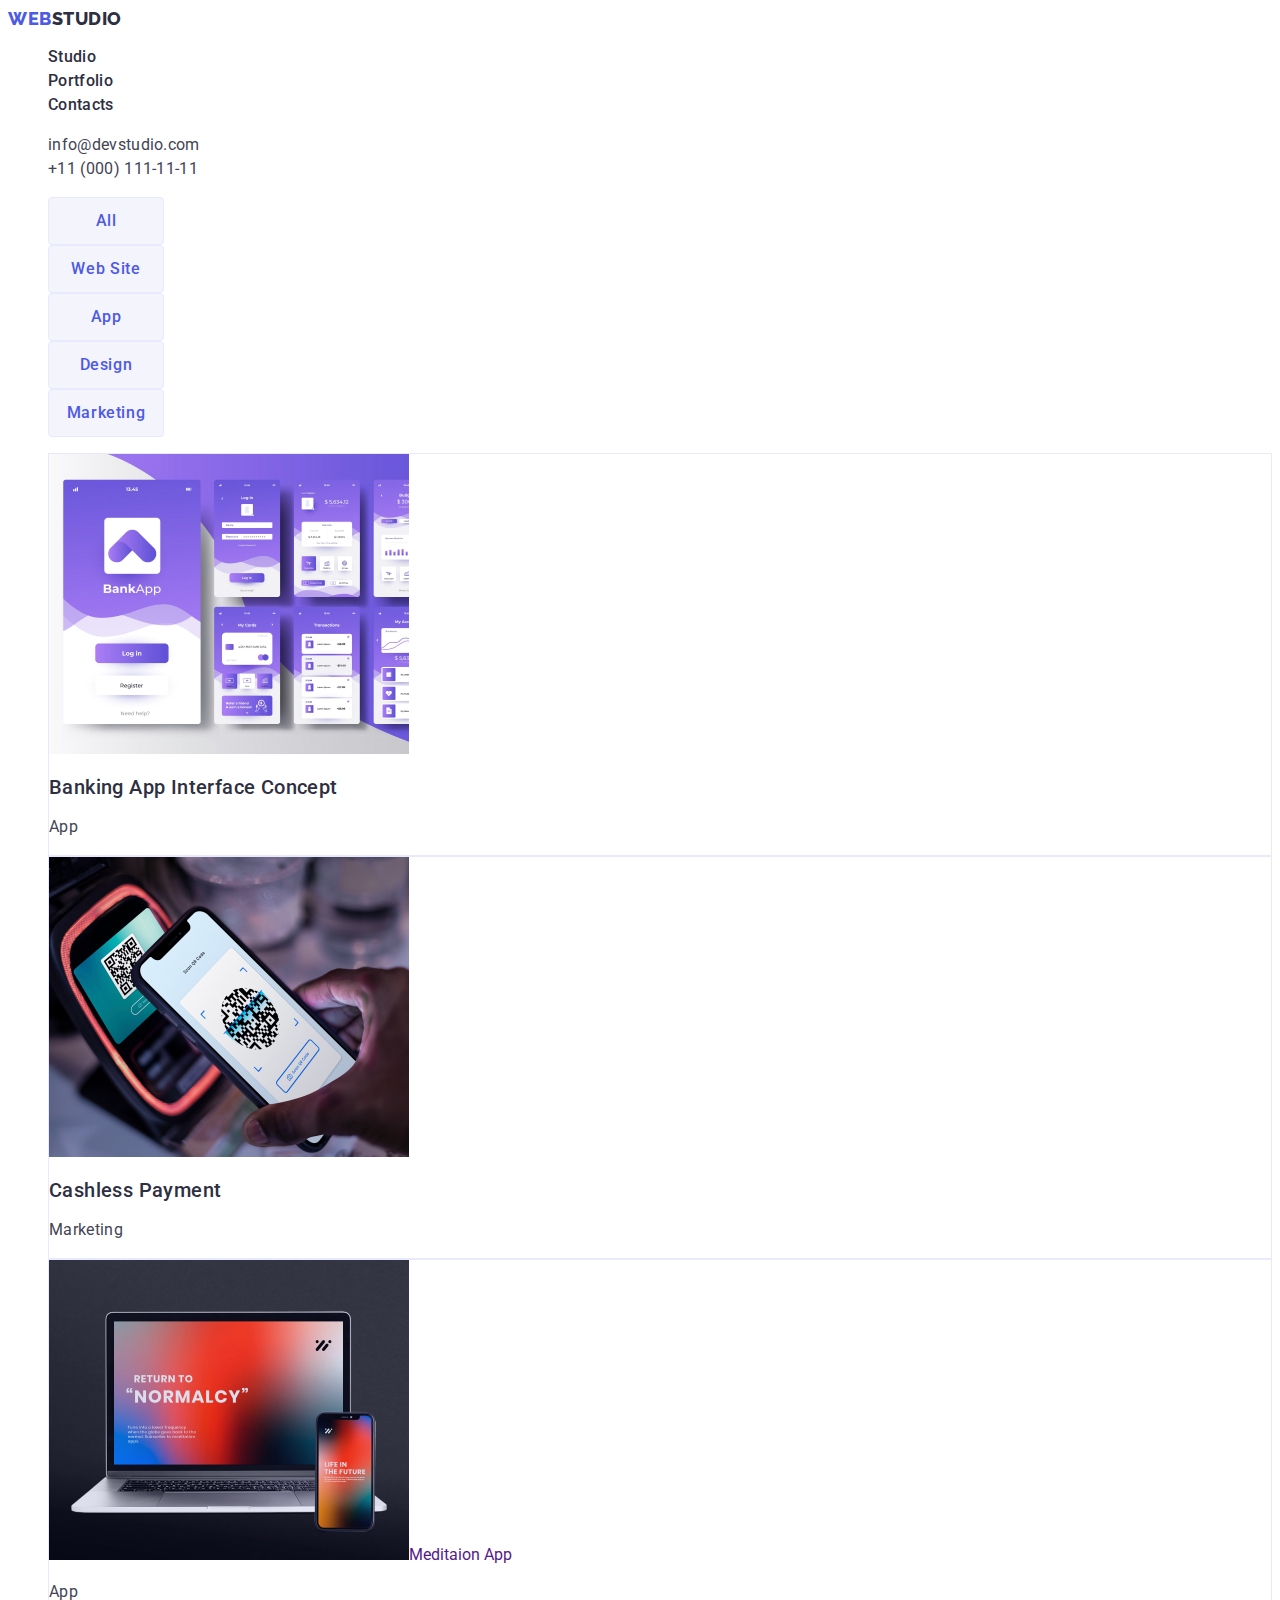
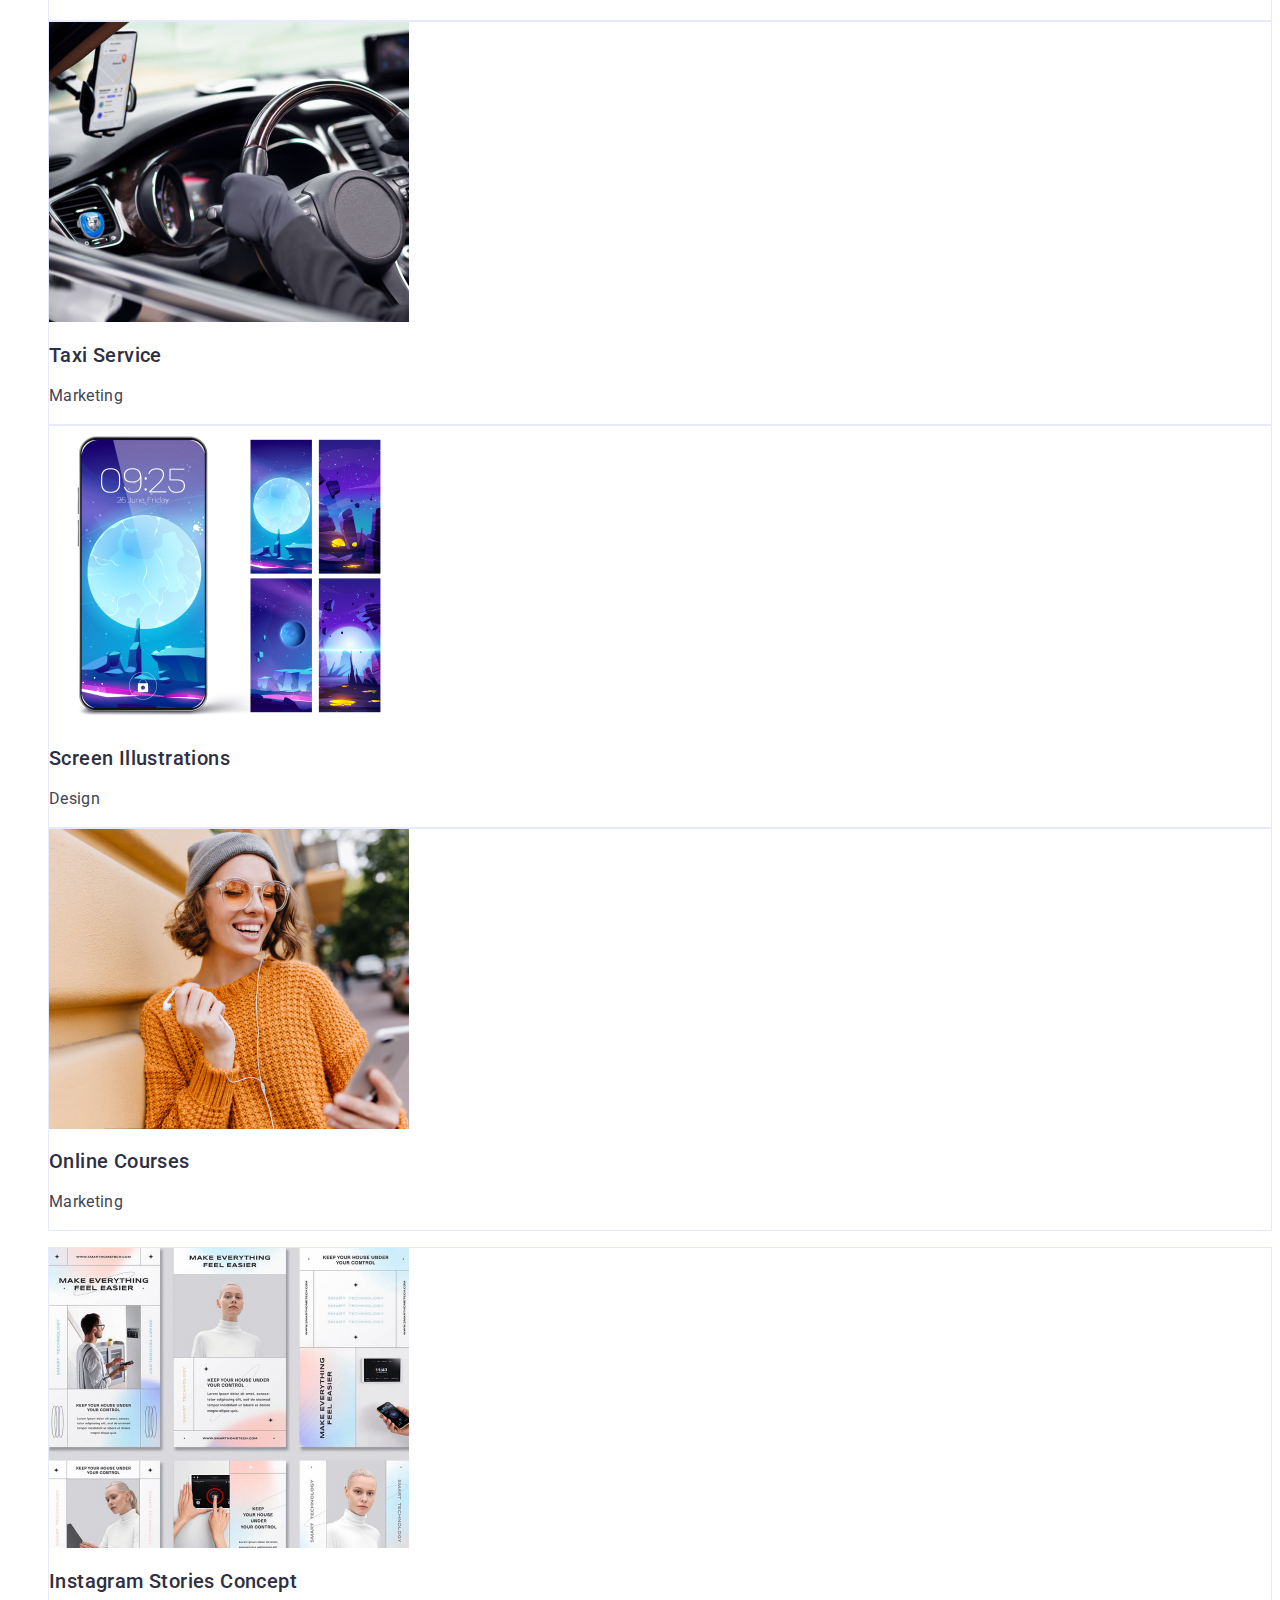
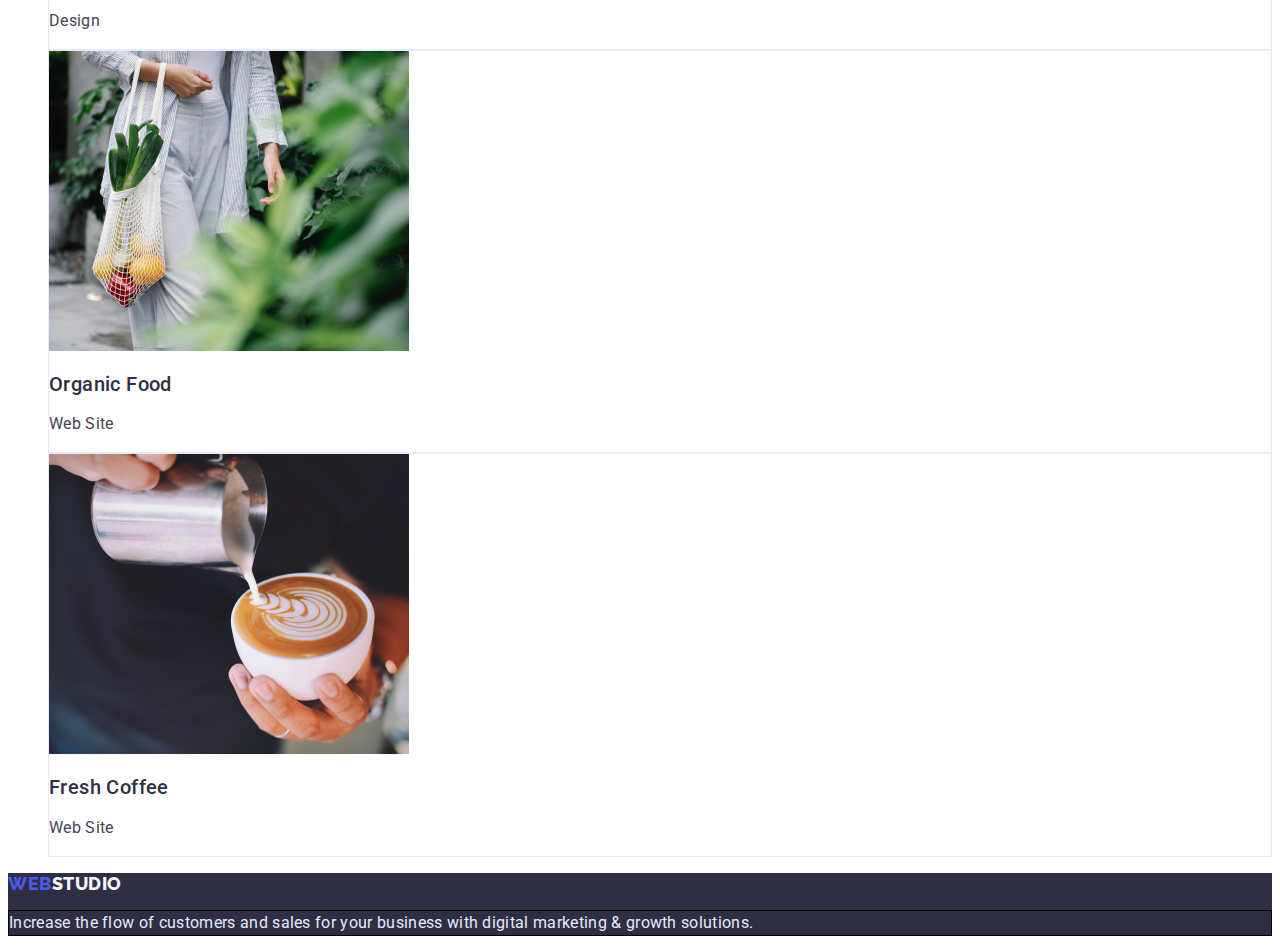
==== portfolio.html @ b05be45d "port" ====
<!DOCTYPE html>
<html lang="en">
  <head>
    <meta charset="UTF-8" />
    <meta http-equiv="X-UA-Compatible" content="IE=edge" />
    <meta name="viewport" content="width=device-width, initial-scale=1.0" />
    <title>Document</title>
    <link rel="preconnect" href="https://fonts.googleapis.com" />
    <link rel="preconnect" href="https://fonts.gstatic.com" crossorigin />
    <link
      href="https://fonts.googleapis.com/css2?family=Architects+Daughter&family=Montserrat:wght@500;700&family=Raleway:wght@800&family=Roboto:wght@400;500;700;900&display=swap"
      rel="stylesheet"
    />
    <link rel="stylesheet" href="./css/styles.css" />
  </head>
  <body>
  <header>
    <nav class="header-nav">
      <a class="link accent" href="./index.html">Web<span class="link logo">Studio</span></a>
      <ul class="header-list list">
        <li class="header-list link">
          <a class="header-link link" href="./index.html">Studio</a>
        </li>
        <li class="header-list link">
          <a class="header-link link" href="./portfolio.html">Portfolio</a>
        </li>
        <li class="header-list link">
          <a class="header-link link" href="">Contacts</a>
        </li>
      </ul>
    </nav>
    <address class="address">
      <ul class="address-list list">
        <li class="address-item"><a class="address-link link" href="mailto:info@devstudio.com">info@devstudio.com</a></li>
        <li class="address-item"><a class="address-link link" href="tel:+110001111111">+11 (000) 111-11-11</a></li>
      </ul>
    </address>
  </header>

  <!--Main content  -->
      <ul class="link list">
        <li><button type="button" class="button">All</button></li>
        <li><button type="button" class="button">Web Site</button></li>
        <li><button type="button" class="button">App</button></li>
        <li><button type="button" class="button">Design</button></li>
        <li><button type="button" class="button">Marketing</button></li>
      </ul>
        
        <section>
        <h1 hidden>new</h1>
        
        <ul class="offers list">
          <li class="offers-item link"><a class="link" href="./portfolio.html">
            <img src="./images/banking app.jpg" alt="banking app" width="360" />
            <h2 class="offers-title">Banking App Interface Concept</h2>
            <p class="offers-link">App</p>
            </a>
          </li>
          <li class="offers-item link"><a class="link" href=""> 
            <img
              src="./images/cashless.jpg"
              alt="Cashless Payment"
              width="360"
            /></a>
            <h2 class="offers-title">Cashless Payment</h2>
            <p class="offers-link">Marketing</p>
            </a>
          </li>
          <li class="offers-item link"><a class="link" href="">
            <img
              src="./images/meditation app.jpg"
              alt="Meditaion App"
              width="360"
    
            <h2 class="offers-title">Meditaion App</h2>
            <p class="offers-link">App</p>
            </a>
          </li>
          <li class="offers-item link"><a class="link" href="">
            <img src="./images/taxi.jpg" alt="Taxi Service" width="360" />
            <h2 class="offers-title">Taxi Service</h2>
            <p class="offers-link">Marketing</p>
            </a>
          </li>
          <li class="offers-item link"><a class="link" href="">
            <img
              src="./images/screen.jpg"
              alt="Screen Illustrations"
              width="360"
            />
            <h2 class="offers-title">Screen Illustrations</h2>
            <p class="offers-link">Design</p>
            </a>
          </li>
          <li class="offers-item link"><a class="link" href="">
            <img src="./images/online.jpg" alt="Online Courses" width="360" /></a>
            <h2 class="offers-title">Online Courses</h2>
            <p class="offers-link">Marketing</p>
            </a>
          </li>
        </ul>

        <ul class="products">
          <li class="products-item link"><a class="link" href="">
            <img
              src="./images/instagram.jpg"
              alt="Instagram Stories Concept"
              width="360"
            /></a>
            <h2 class="products-title">Instagram Stories Concept</h2>
            <p class="products-link">Design</p>
            </a>
          </li>
          <li class="products-item link"><a class="link" href="">
            <img src="./images/organic.jpg" alt="Organic Food" width="360" /></a>
            <h2 class="offers-title">Organic Food</h2>
            <p class="products-link">Web Site</p>
            </a>
          </li>
          <li class="products-item link"><a class="link" href="">
            <img src="./images/fresh.jpg" alt="Fresh Coffee" width="360" /></a>
            <h2 class="products-title">Fresh Coffee</h2>
            <p class="products-link">Web Site</p>
            </a>
          </li>
        </ul>
        </section>

    <footer class="footer">
      <a href="./portfolio.html" class="footer-logo link">Web<span class="web-logo link">Studio</span></a>
      <p class="footer-text">
        Increase the flow of customers and sales for your business with digital
        marketing & growth solutions.
      </p>
    </footer>
  </body>
</html>
---- css/styles.css ----
:root{
    --primary-text-color:#2E2F42;
    --title-text-color:#434455;
    --accent-color:#4d5ae5;
    --accent-color-hero:#FFFFFF;
    --footer-text-color:#E7E9FC;
    --footer-logo-text:#F4F4FD;


}
body{
    font-family: 'Roboto' , sans-serif;
    background:#FFFFFF;
    font-style: normal;
    font-weight: 400;
    color: var(--title-text-color);
}


.header-nav{
}

.accent{
    font-family: "Raleway" , sans-serif;
    color: var(--accent-color);
    font-weight: 800;
    font-size: 18px;
    line-height: 1.17;
    letter-spacing: 0.03em;
    text-transform: uppercase;


}

.list{
    list-style: none;
}

.logo{
    font-family: "Raleway", sans-serif;
    font-weight: 800;
    font-size: 18px;
    line-height: 1.17;
    letter-spacing: 0.03em;
    text-transform: uppercase;
    color: var(--primary-text-color);
}

.header-list{

}

.header-item{

}
/* header A */
.header-link{
    color: var(--primary-text-color);
    font-size: 16px;
    line-height: 1.5;
    letter-spacing: 0.02em;
    text-decoration: none;
    font-weight: 500;
}
.header-link:hover,
.header-link:active,
.header-link:focus{
    color: #404BBF;
}


.address{
    font-style: normal

}

.address-item{

}

/* address A */
.address-link{
   color:var(--title-text-color);
    font-size: 16px;
    line-height: 1.5;
    letter-spacing: 0.02em;
    letter-spacing: 0.02em;
    text-decoration: none;
}

.address-link:hover,
.address-link:active, 
.address-link:focus{
    color: #404BBF;
}


/* HERO */
.hero {
    background: #2E2F42;   
}

.hero-title {
    color: var(--accent-color-hero);
    font-weight: 700;
    font-size: 56px;
    line-height: 1.07;
    text-align: center;
    letter-spacing: 0.02em;
}

.hero-button {
    color: var(--accent-color-hero);
    background-color: var(--accent-color);
    box-shadow: 0px 4px 4px rgba(0, 0, 0, 0.15);
    border-radius: 4px;
    cursor: pointer;
    font-family: "Roboto", sans-serif;
    font-weight: 500;
    font-size: 16px;
    line-height: 1.5;
    letter-spacing: 0.04em;
}
.hero-button:active,
.hero-button:hover,
.hero-button:focus
{
    color: var(--accent-color-hero);
    background: #404BBF;
    box-shadow: 0px 4px 4px rgba(0, 0, 0, 0.15);
    border-radius: 4px;
    cursor: pointer;
    font-family: "Roboto", sans-serif;
    font-weight: 500;
    font-size: 16px;
    line-height: 1.5;
    letter-spacing: 0.04em
}
    
/* Section */

.none{
    font-size: 0;
}
.title-section{
    color: var(--primary-text-color);
    font-weight: 500;
    font-size: 20px;
    line-height: 1.2;
    letter-spacing: 0.02em;
}

.section-list{
    font-size: 16px;
    line-height: 1.5;
    letter-spacing: 0.02em;
    color: var(--title-text-color);
}

/* work */

.work-title{
    color: var(--primary-text-color);
    font-weight: 700;
    font-size: 36px;
    line-height: 1.11;
    text-align: center;
    letter-spacing: 0.02em;
    text-transform: capitalize;
}


.about-list {
    list-style: none;
}

.about-item {
    box-sizing: border-box;
    width: 360px;
    height: 300px;
    background: linear-gradient(0deg, rgba(77, 90, 229, 0.1), rgba(77, 90, 229, 0.1)), url(2368);
    background-blend-mode: soft-light, normal;
    border: 1px solid #E7E9FC;
}

/* our team */

.team-section{
    background: #F4F4FD;
}

.team-title {
    font-weight: 700;
    font-size: 36px;
    line-height: 1.11;
    text-align: center;
    letter-spacing: 0.02em;
    text-transform: capitalize;
    color: var(--primary-text-color);
}

.team-list {
}

.team-item {
    list-style: none;    
}

.name-title {
    font-weight: 500;
    font-size: 20px;
    line-height: 1.2;
    text-align: center;
    letter-spacing: 0.02em;
    color: var(--primary-text-color);
    background: #FFFFFF;
}

.team-text {
font-size: 16px;
line-height: 1.5;
text-align: center;
letter-spacing: 0.02em;
color: var(--title-text-color);
background: #FFFFFF;
}

.foto-list{
    background: #FFFFFF;
    box-shadow: 0px 1px 6px rgba(46, 47, 66, 0.08), 0px 1px 1px rgba(46, 47, 66, 0.16), 0px 2px 1px rgba(46, 47, 66, 0.08);
    border-radius: 0px 0px 4px 4px;
}

/* Footer */

.footer{
background: #2E2F42;
}

.footer-logo {
    font-family: 'Raleway' , sans-serif;
    font-style: normal;
    font-weight: 800;
    font-size: 18px;
    line-height: 1.17;
    display: flex;
    align-items: center;
    letter-spacing: 0.03em;
    text-transform: uppercase;
    text-decoration: none;
    color: var(--accent-color);
}

.web-logo {
    color: var(--footer-logo-text);
    font-family: 'Raleway' , sans-serif;
    font-weight: 800;
    font-size: 18px;
    line-height: 1.17;
    text-transform: uppercase;
}
.footer-text{
color: var(--footer-text-color);
font-size: 16px;
line-height: 1.5;
letter-spacing: 0.02em;
border: 1px solid #000000;
}

/* Portfolio list */
.button{
    width: 116px;
    height: 48px;
    background: #F4F4FD;
    border: 1px solid #E7E9FC;
    border-radius: 4px;
    color: var(--accent-color);
    font-family: "Roboto", sans-serif;
    font-weight: 500;
    font-size: 16px;
    line-height: 1.5;
    letter-spacing: 0.04em;
    color: var(--accent-color);
    cursor: pointer;

}

.button:hover{
    color: var(--accent-color-hero);
    background: #404BBF;
    box-shadow: 0px 3px 1px rgba(0, 0, 0, 0.1), 0px 2px 1px rgba(0, 0, 0, 0.08), 0px 2px 2px rgba(0, 0, 0, 0.12);
    border-radius: 4px;
}
.button:focus{
    color: var(--accent-color-hero);
    background: #404BBF;
    box-shadow: 0px 3px 1px rgba(0, 0, 0, 0.1), 0px 2px 1px rgba(0, 0, 0, 0.08), 0px 2px 2px rgba(0, 0, 0, 0.12);
    border-radius: 4px;
}
.button:active{
    color: var(--accent-color-hero);
    background: #404BBF;
    box-shadow: 0px 3px 1px rgba(0, 0, 0, 0.1), 0px 2px 1px rgba(0, 0, 0, 0.08), 0px 2px 2px rgba(0, 0, 0, 0.12);
    border-radius: 4px;
}
/* Offers */

.offers {
list-style: none;
}
.offers-item {
    background: #FFFFFF;
    border: 1px solid #E7E9FC;
}

.offers-title {
    font-weight: 500;
    font-size: 20px;
    line-height: 1.2;
    letter-spacing: 0.02em;
    color: var(--primary-text-color);
}
.offers-link{
    font-size: 16px;
    line-height: 1.5;
    letter-spacing: 0.02em;
    color: var(--title-text-color);
}
/* products */
.products {
    list-style: none;
}
.products-item {
    background: #FFFFFF;
    border: 1px solid #E7E9FC;
}
.products-title {
    font-weight: 500;
    font-size: 20px;
    line-height: 1.2;
    letter-spacing: 0.02em;
    color: var(--primary-text-color);
}
.products-link {
    font-size: 16px;
    line-height: 1.5;
    letter-spacing: 0.02em;
    color: var(--title-text-color);
}

.link{
    text-decoration: none;
}
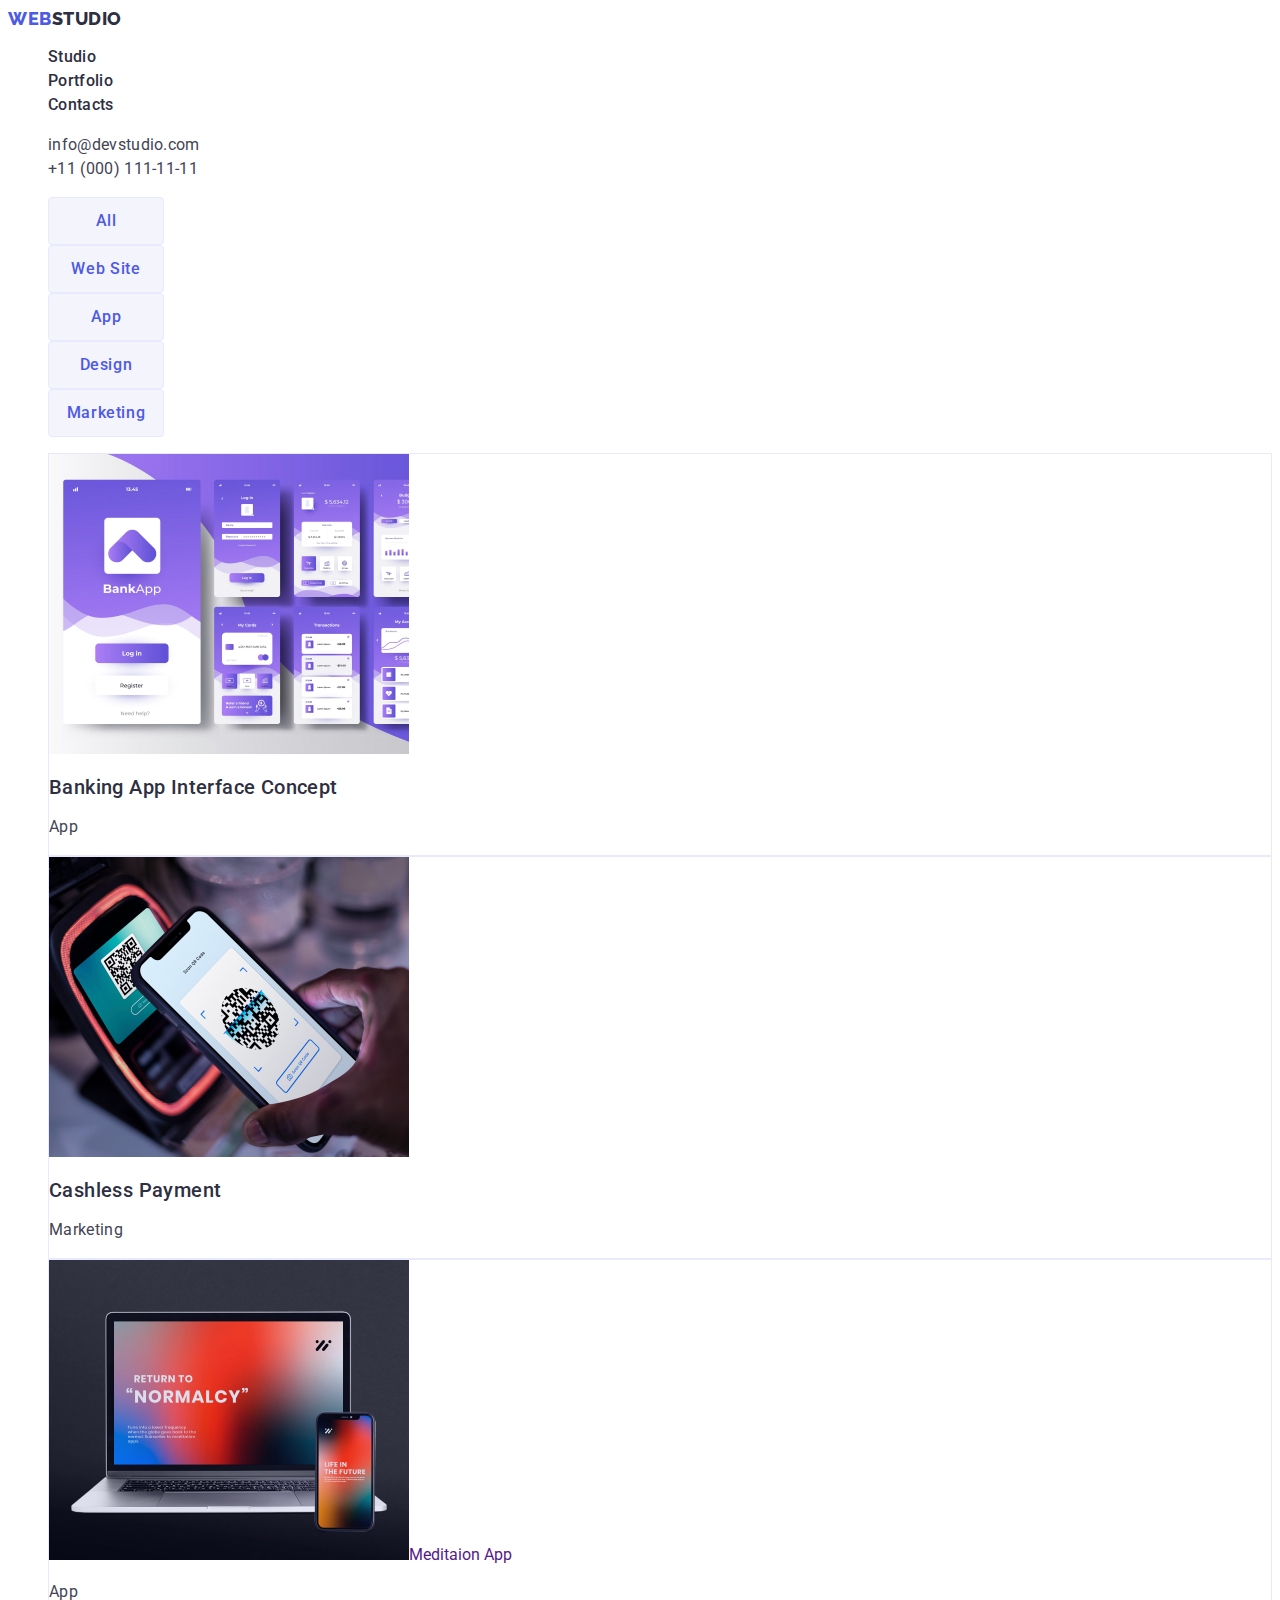
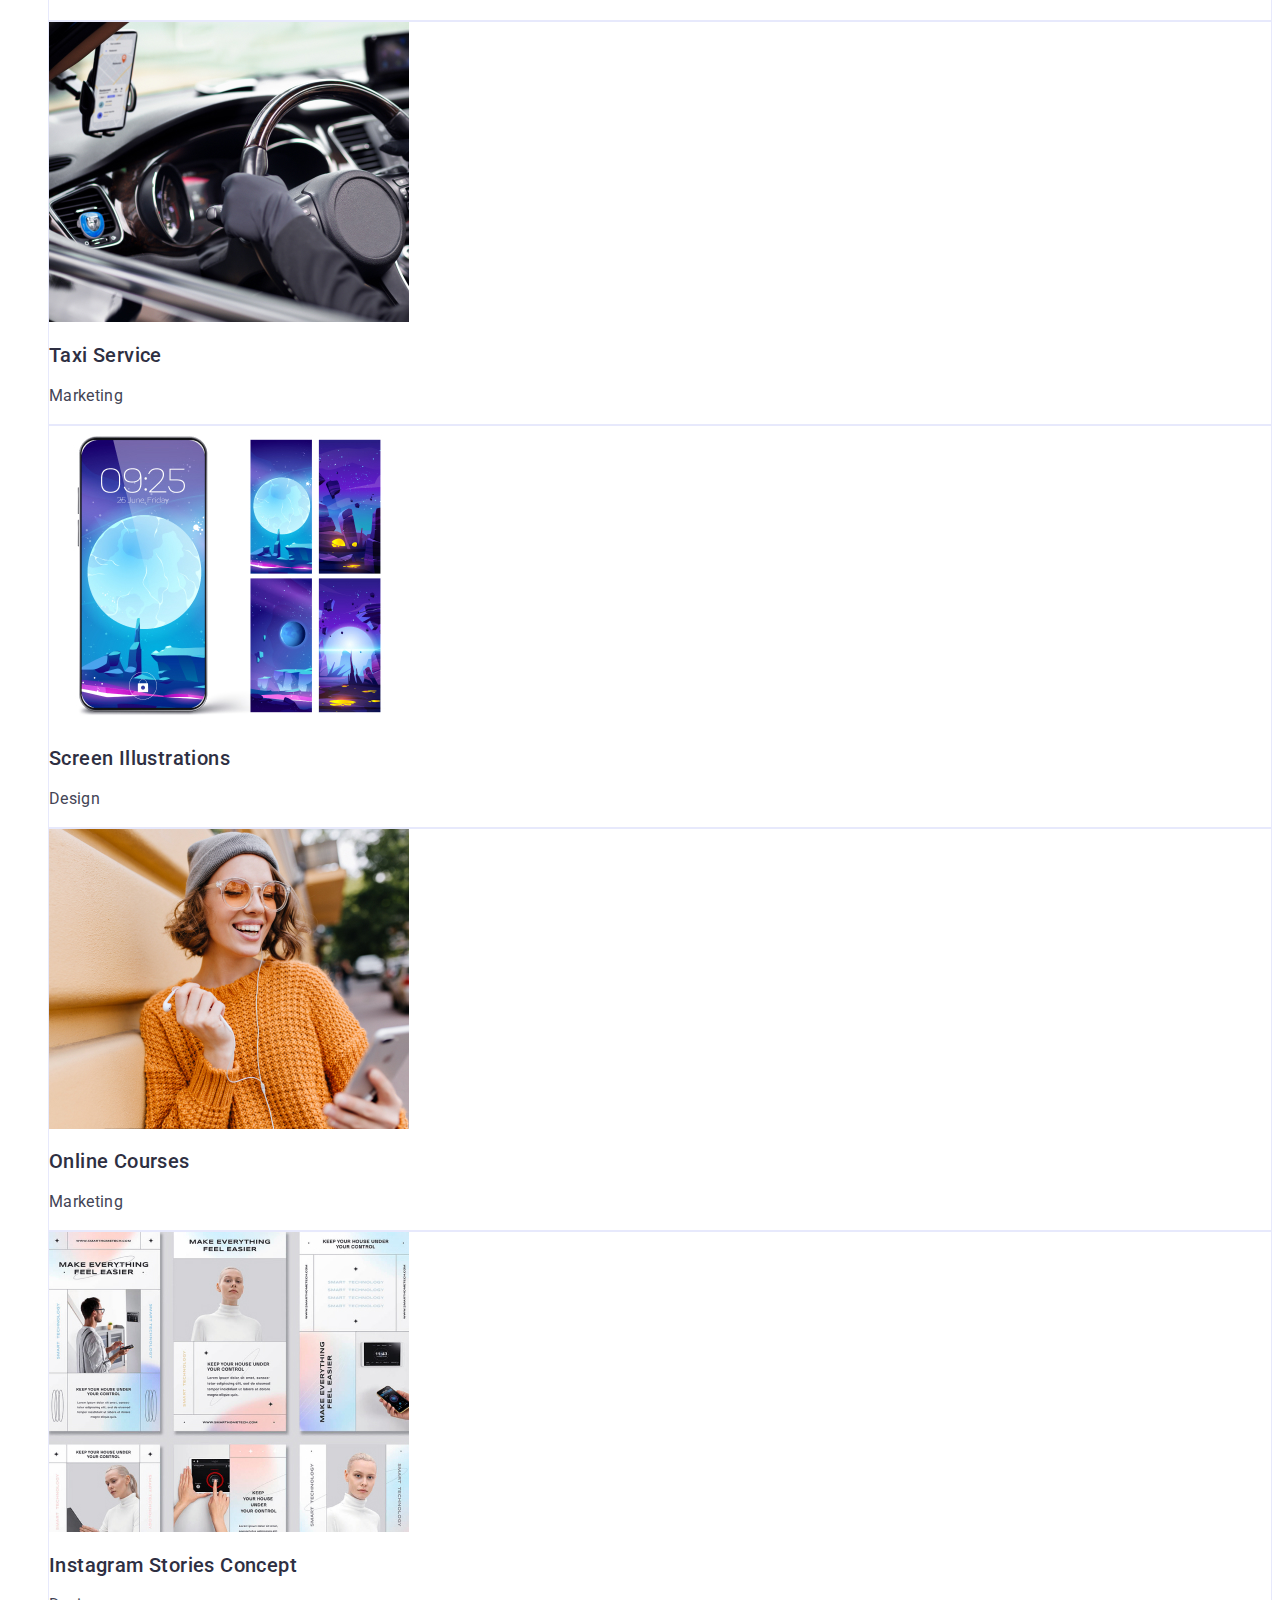
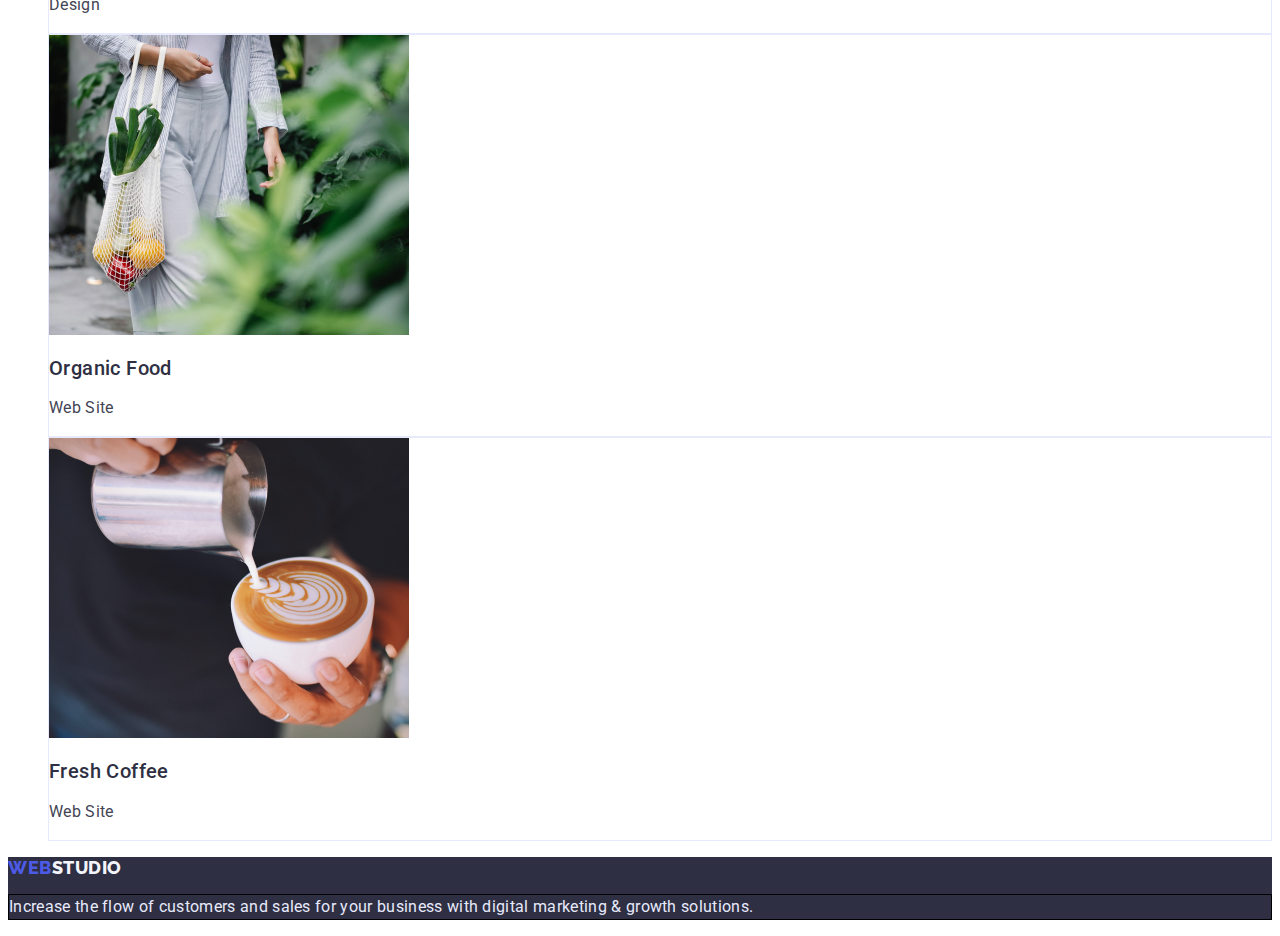
==== commit 15abedb6: "new" ====
--- a/portfolio.html
+++ b/portfolio.html
@@ -37,20 +37,20 @@
     </address>
   </header>
 
-  <!--Main content  -->
-      <ul class="link list">
-        <li><button type="button" class="button">All</button></li>
-        <li><button type="button" class="button">Web Site</button></li>
-        <li><button type="button" class="button">App</button></li>
-        <li><button type="button" class="button">Design</button></li>
-        <li><button type="button" class="button">Marketing</button></li>
-      </ul>
-        
+  <!--Main content  -->  
+  <main>
         <section>
-        <h1 hidden>new</h1>
+          <h1 hidden>new</h1>
+          <ul class="link list">
+            <li><button type="button" class="button">All</button></li>
+            <li><button type="button" class="button">Web Site</button></li>
+            <li><button type="button" class="button">App</button></li>
+            <li><button type="button" class="button">Design</button></li>
+            <li><button type="button" class="button">Marketing</button></li>
+          </ul>
         
         <ul class="offers list">
-          <li class="offers-item link"><a class="link" href="./portfolio.html">
+          <li class="offers-item link"><a class="link" href="">
             <img src="./images/banking app.jpg" alt="banking app" width="360" />
             <h2 class="offers-title">Banking App Interface Concept</h2>
             <p class="offers-link">App</p>
@@ -97,10 +97,7 @@
             <h2 class="offers-title">Online Courses</h2>
             <p class="offers-link">Marketing</p>
             </a>
-          </li>
-        </ul>
-
-        <ul class="products">
+          </li>   
           <li class="products-item link"><a class="link" href="">
             <img
               src="./images/instagram.jpg"
@@ -125,6 +122,7 @@
           </li>
         </ul>
         </section>
+        </main>
 
     <footer class="footer">
       <a href="./portfolio.html" class="footer-logo link">Web<span class="web-logo link">Studio</span></a>
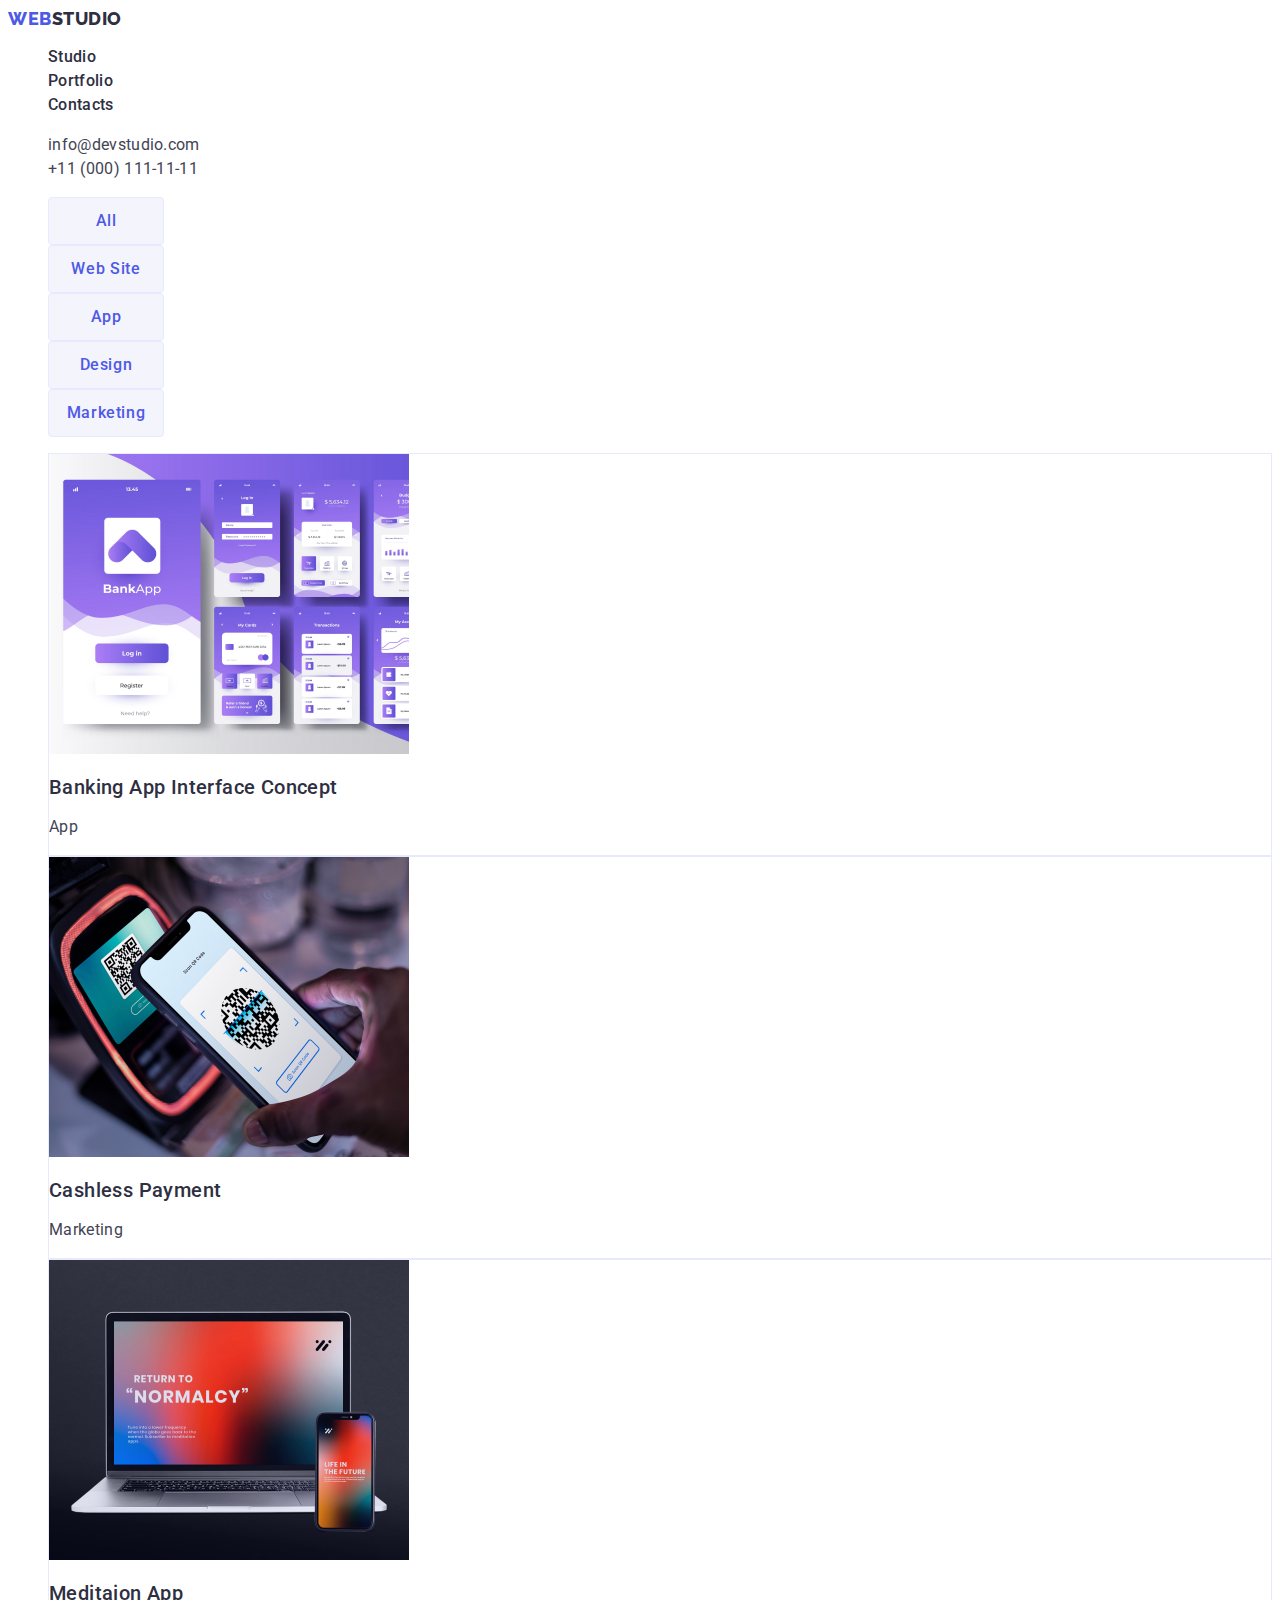
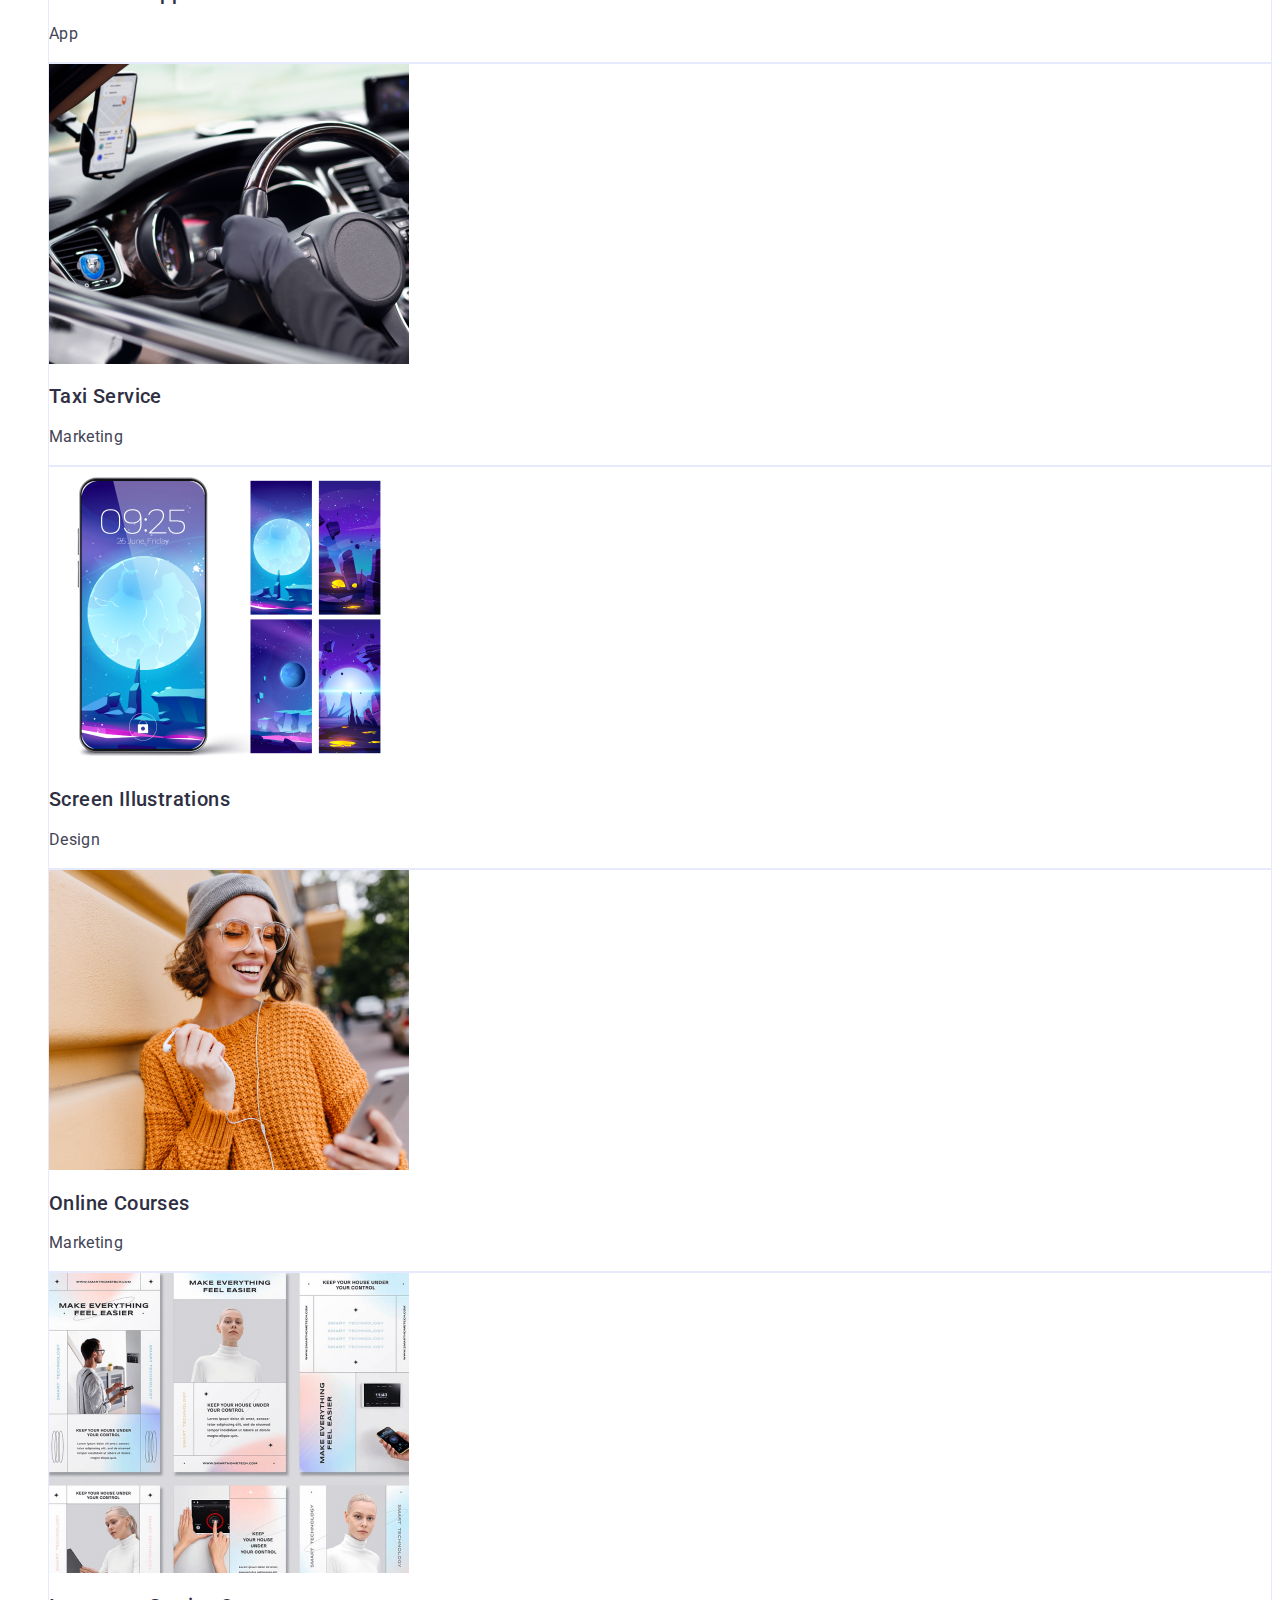
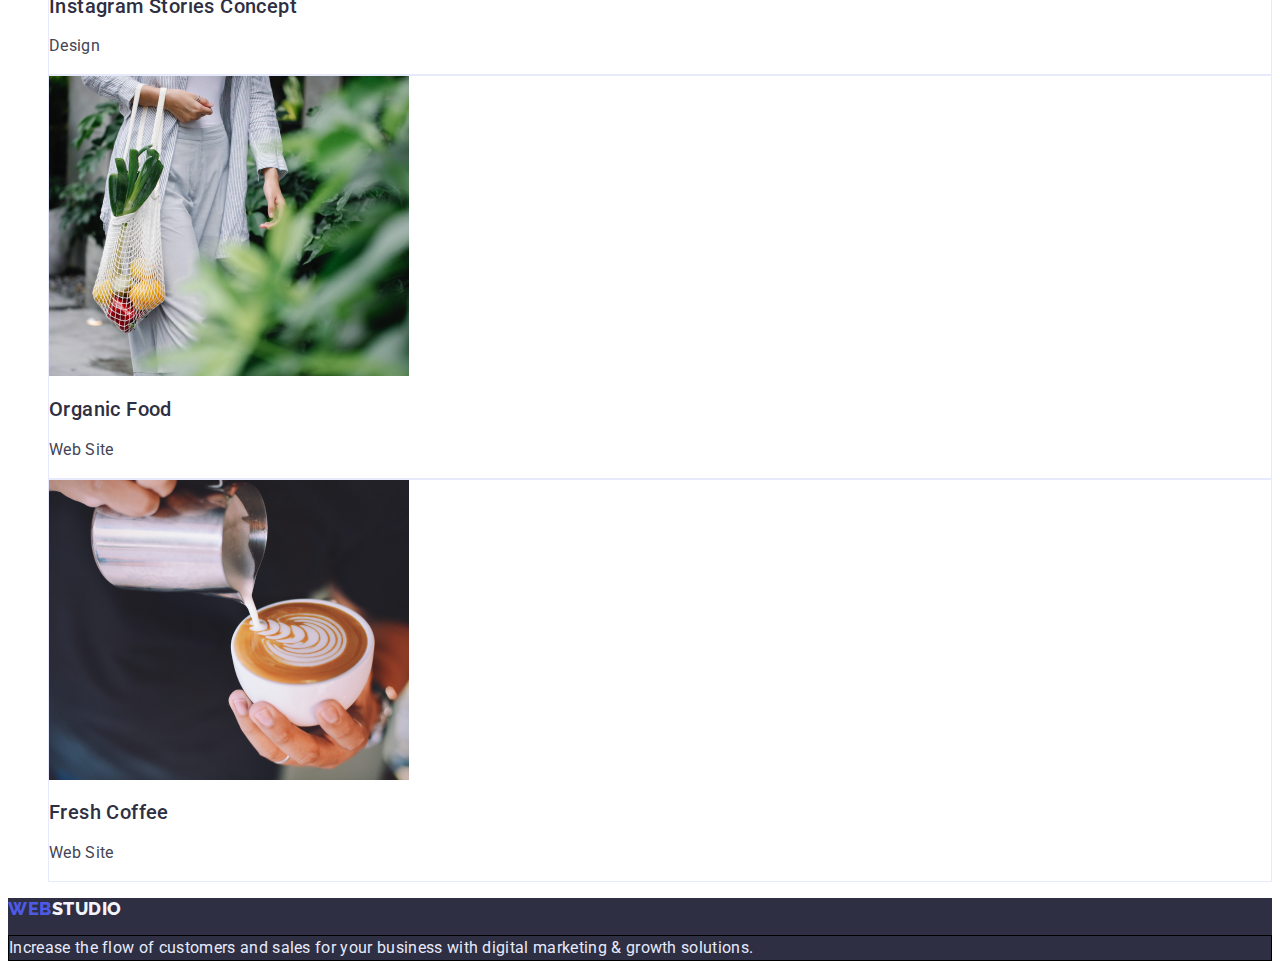
==== commit 4f80768d: "change" ====
--- a/portfolio.html
+++ b/portfolio.html
@@ -51,7 +51,7 @@
         
         <ul class="offers list">
           <li class="offers-item link"><a class="link" href="">
-            <img src="./images/banking app.jpg" alt="banking app" width="360" />
+            <img src="./images/banking_app.jpg" alt="banking app" width="360" />
             <h2 class="offers-title">Banking App Interface Concept</h2>
             <p class="offers-link">App</p>
             </a>
@@ -60,21 +60,18 @@
             <img
               src="./images/cashless.jpg"
               alt="Cashless Payment"
-              width="360"
-            /></a>
+              width="360"/>
             <h2 class="offers-title">Cashless Payment</h2>
             <p class="offers-link">Marketing</p>
             </a>
           </li>
           <li class="offers-item link"><a class="link" href="">
             <img
-              src="./images/meditation app.jpg"
+              src="./images/meditation_app.jpg"
               alt="Meditaion App"
-              width="360"
-    
+              width="360"/>
             <h2 class="offers-title">Meditaion App</h2>
-            <p class="offers-link">App</p>
-            </a>
+            <p class="offers-link">App</p></a>
           </li>
           <li class="offers-item link"><a class="link" href="">
             <img src="./images/taxi.jpg" alt="Taxi Service" width="360" />
@@ -93,7 +90,7 @@
             </a>
           </li>
           <li class="offers-item link"><a class="link" href="">
-            <img src="./images/online.jpg" alt="Online Courses" width="360" /></a>
+            <img src="./images/online.jpg" alt="Online Courses" width="360" />
             <h2 class="offers-title">Online Courses</h2>
             <p class="offers-link">Marketing</p>
             </a>
@@ -103,21 +100,20 @@
               src="./images/instagram.jpg"
               alt="Instagram Stories Concept"
               width="360"
-            /></a>
-            <h2 class="products-title">Instagram Stories Concept</h2>
-            <p class="products-link">Design</p>
+            />
+            <h2 class="offers-title">Instagram Stories Concept</h2>
+            <p class="offers-link">Design</p></a>
+          </li>
+          <li class="products-item link"><a class="link" href="">
+            <img src="./images/organic.jpg" alt="Organic Food" width="360" />
+            <h2 class="offers-title">Organic Food</h2>
+            <p class="offers-link">Web Site</p>
             </a>
           </li>
           <li class="products-item link"><a class="link" href="">
-            <img src="./images/organic.jpg" alt="Organic Food" width="360" /></a>
-            <h2 class="offers-title">Organic Food</h2>
-            <p class="products-link">Web Site</p>
-            </a>
-          </li>
-          <li class="products-item link"><a class="link" href="">
-            <img src="./images/fresh.jpg" alt="Fresh Coffee" width="360" /></a>
-            <h2 class="products-title">Fresh Coffee</h2>
-            <p class="products-link">Web Site</p>
+            <img src="./images/fresh.jpg" alt="Fresh Coffee" width="360" />
+            <h2 class="offers-title">Fresh Coffee</h2>
+            <p class="offers-link">Web Site</p>
             </a>
           </li>
         </ul>
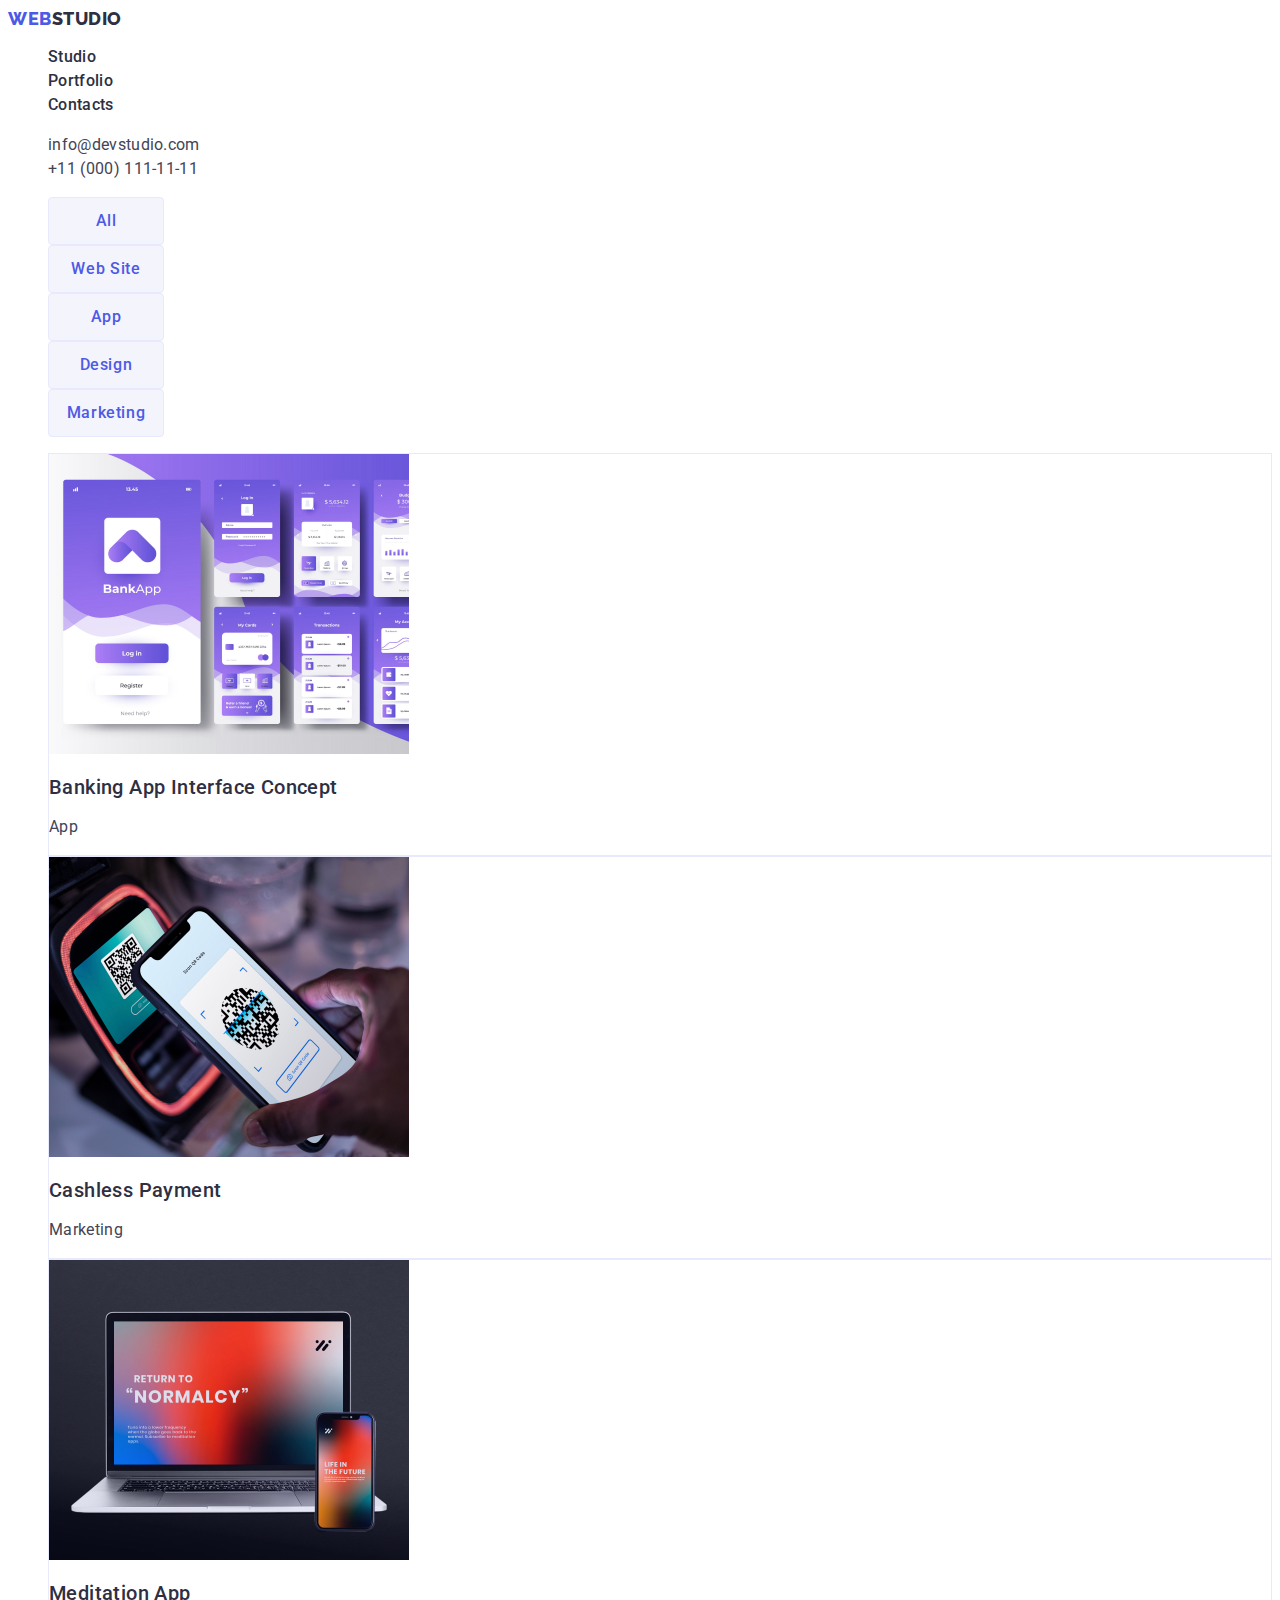
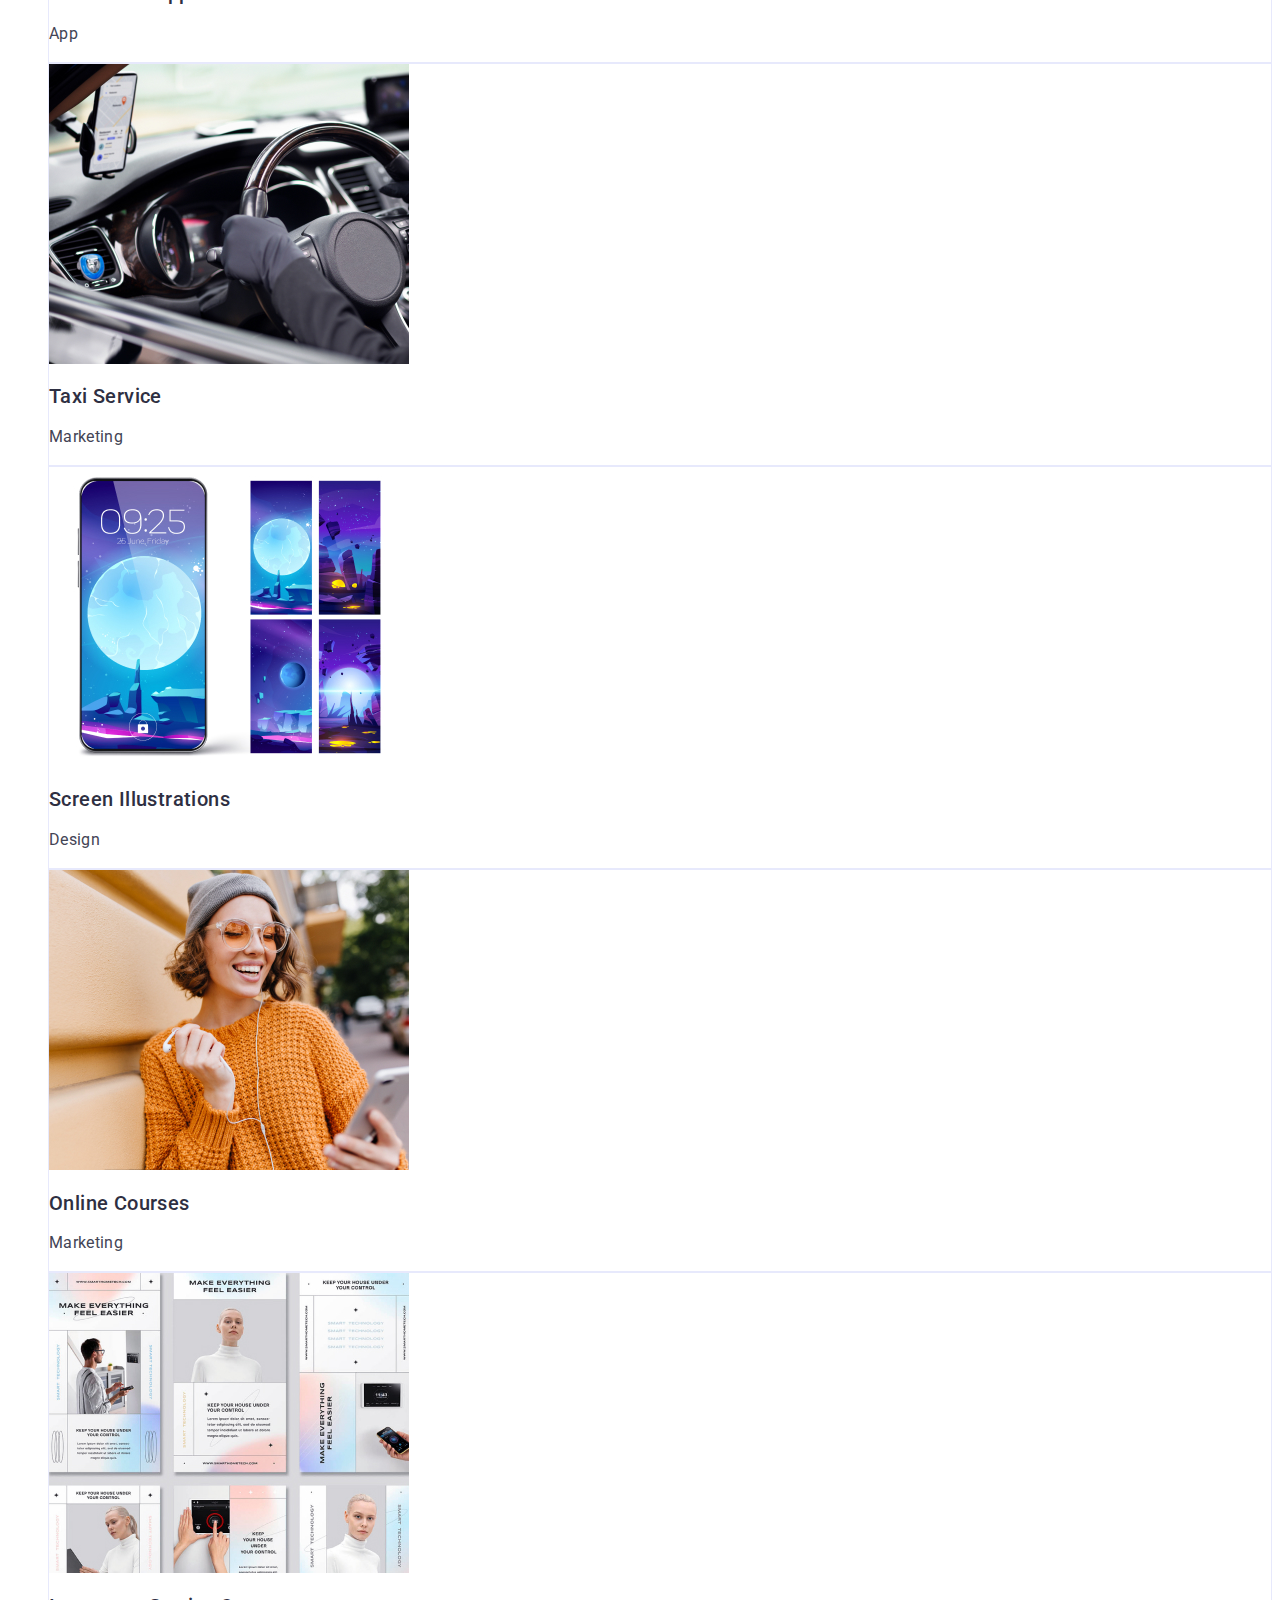
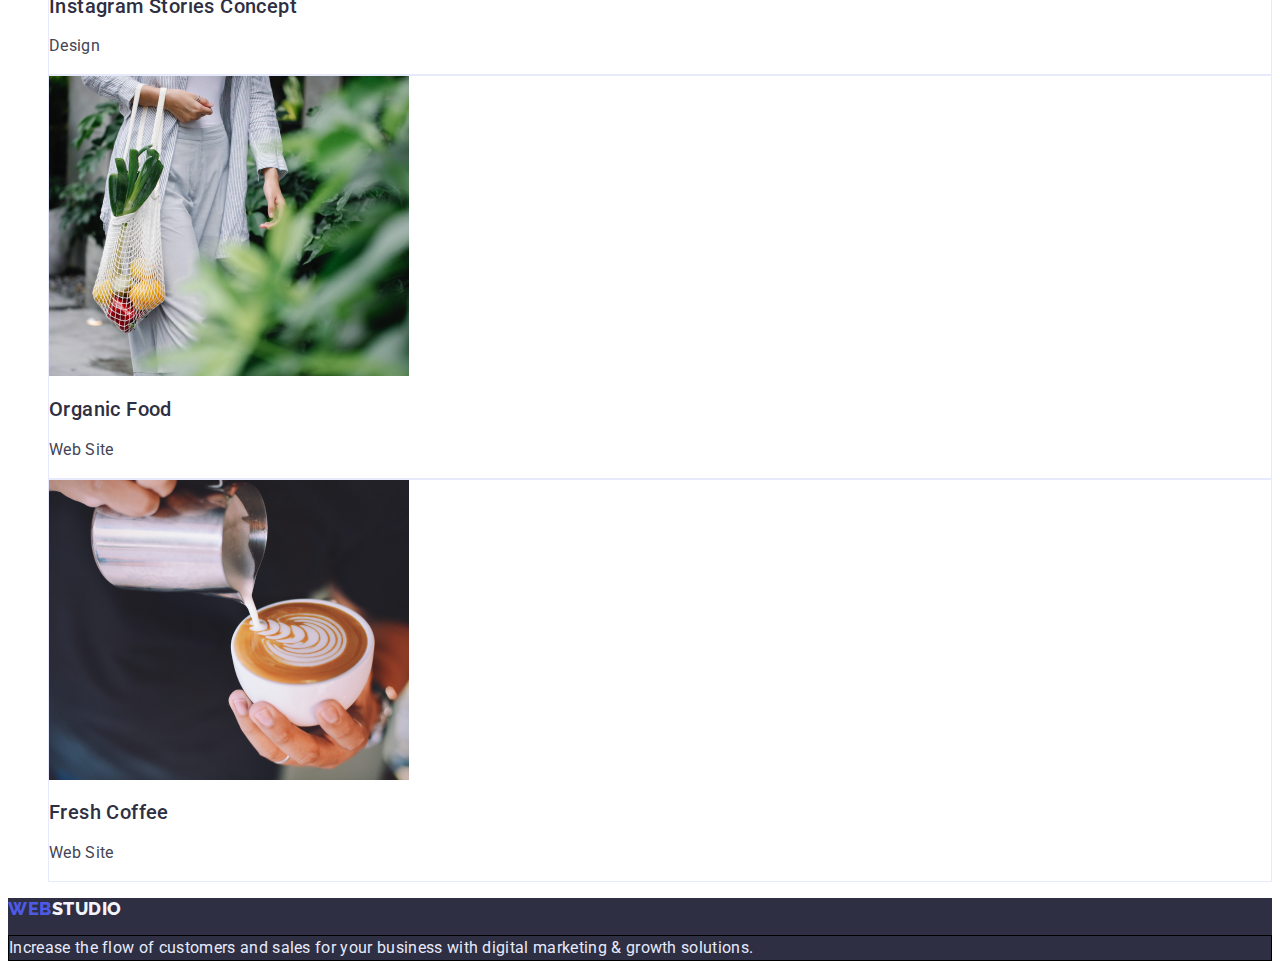
==== commit 43476d5a: "portfolio" ====
--- a/portfolio.html
+++ b/portfolio.html
@@ -70,7 +70,7 @@
               src="./images/meditation_app.jpg"
               alt="Meditaion App"
               width="360"/>
-            <h2 class="offers-title">Meditaion App</h2>
+            <h2 class="offers-title">Meditation App</h2>
             <p class="offers-link">App</p></a>
           </li>
           <li class="offers-item link"><a class="link" href="">
--- a/css/styles.css
+++ b/css/styles.css
@@ -335,20 +335,6 @@
     background: #FFFFFF;
     border: 1px solid #E7E9FC;
 }
-.products-title {
-    font-weight: 500;
-    font-size: 20px;
-    line-height: 1.2;
-    letter-spacing: 0.02em;
-    color: var(--primary-text-color);
-}
-.products-link {
-    font-size: 16px;
-    line-height: 1.5;
-    letter-spacing: 0.02em;
-    color: var(--title-text-color);
-}
-
 .link{
     text-decoration: none;
 }
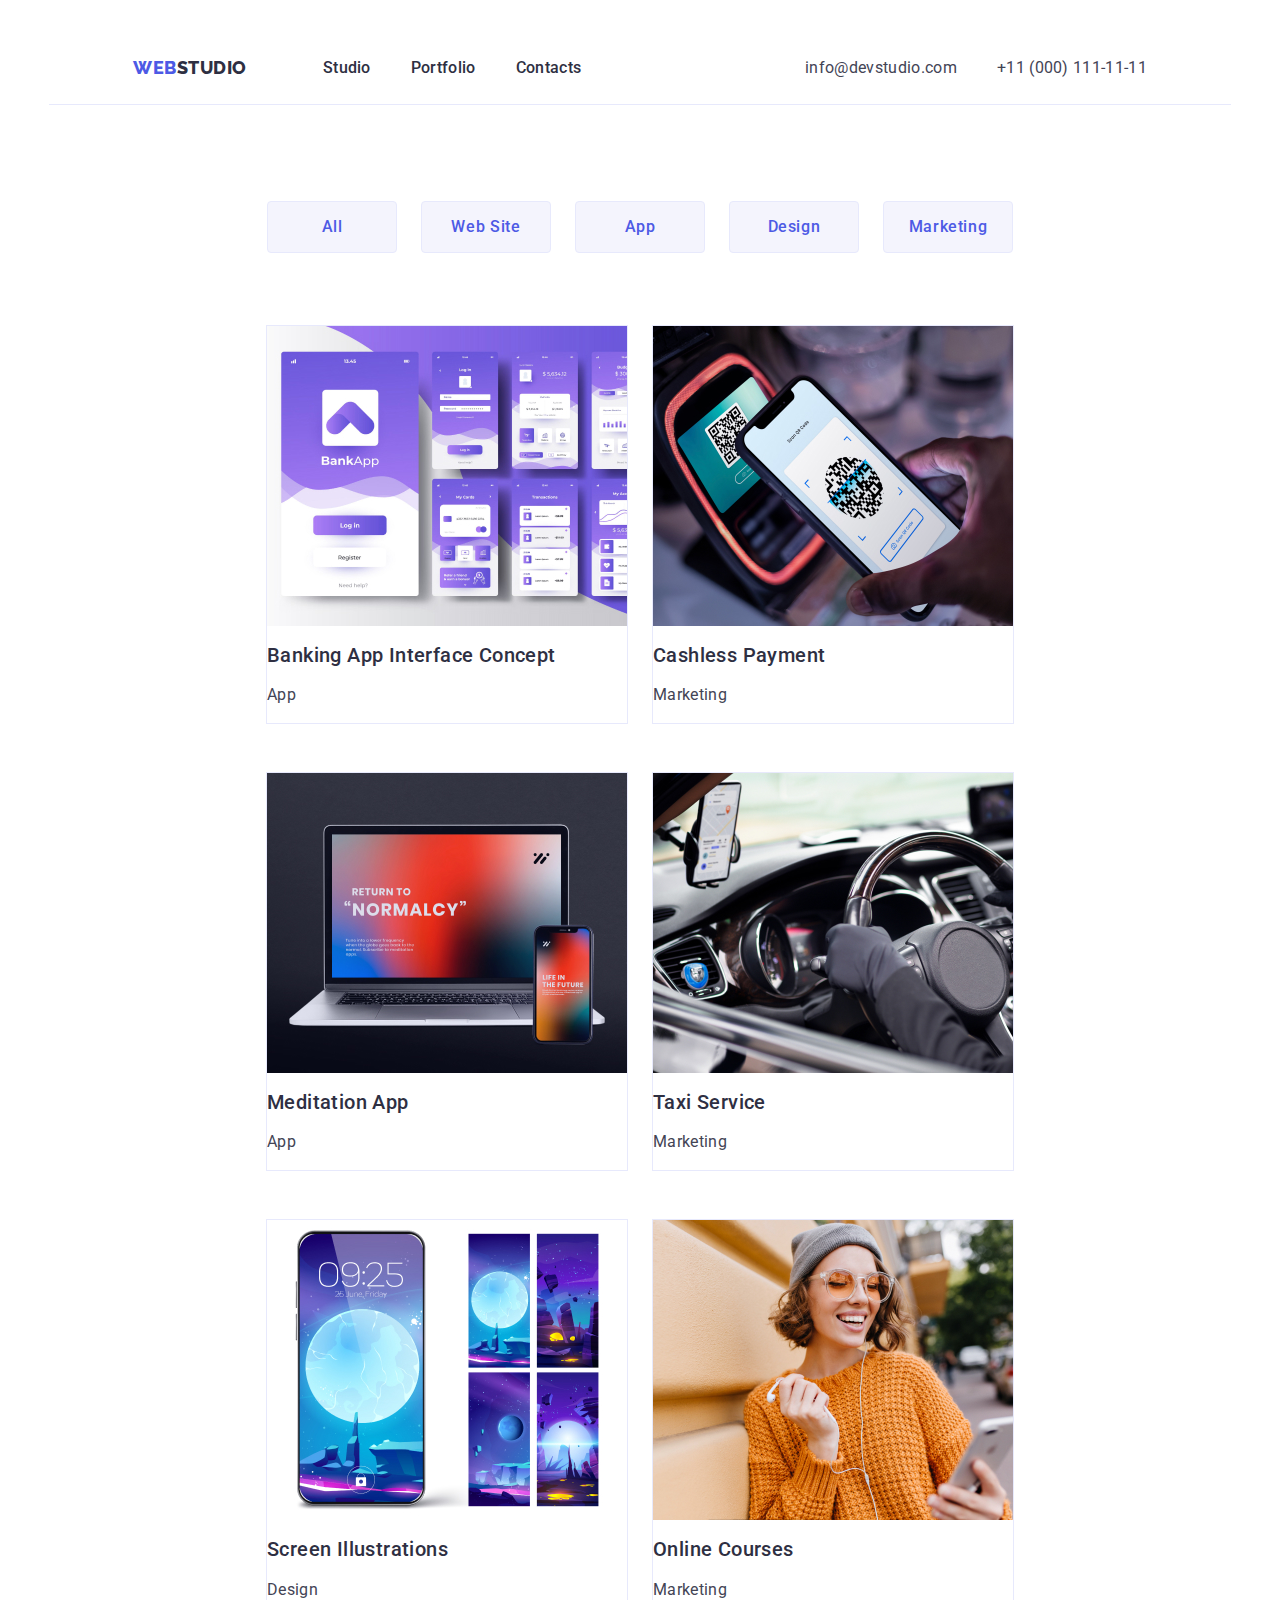
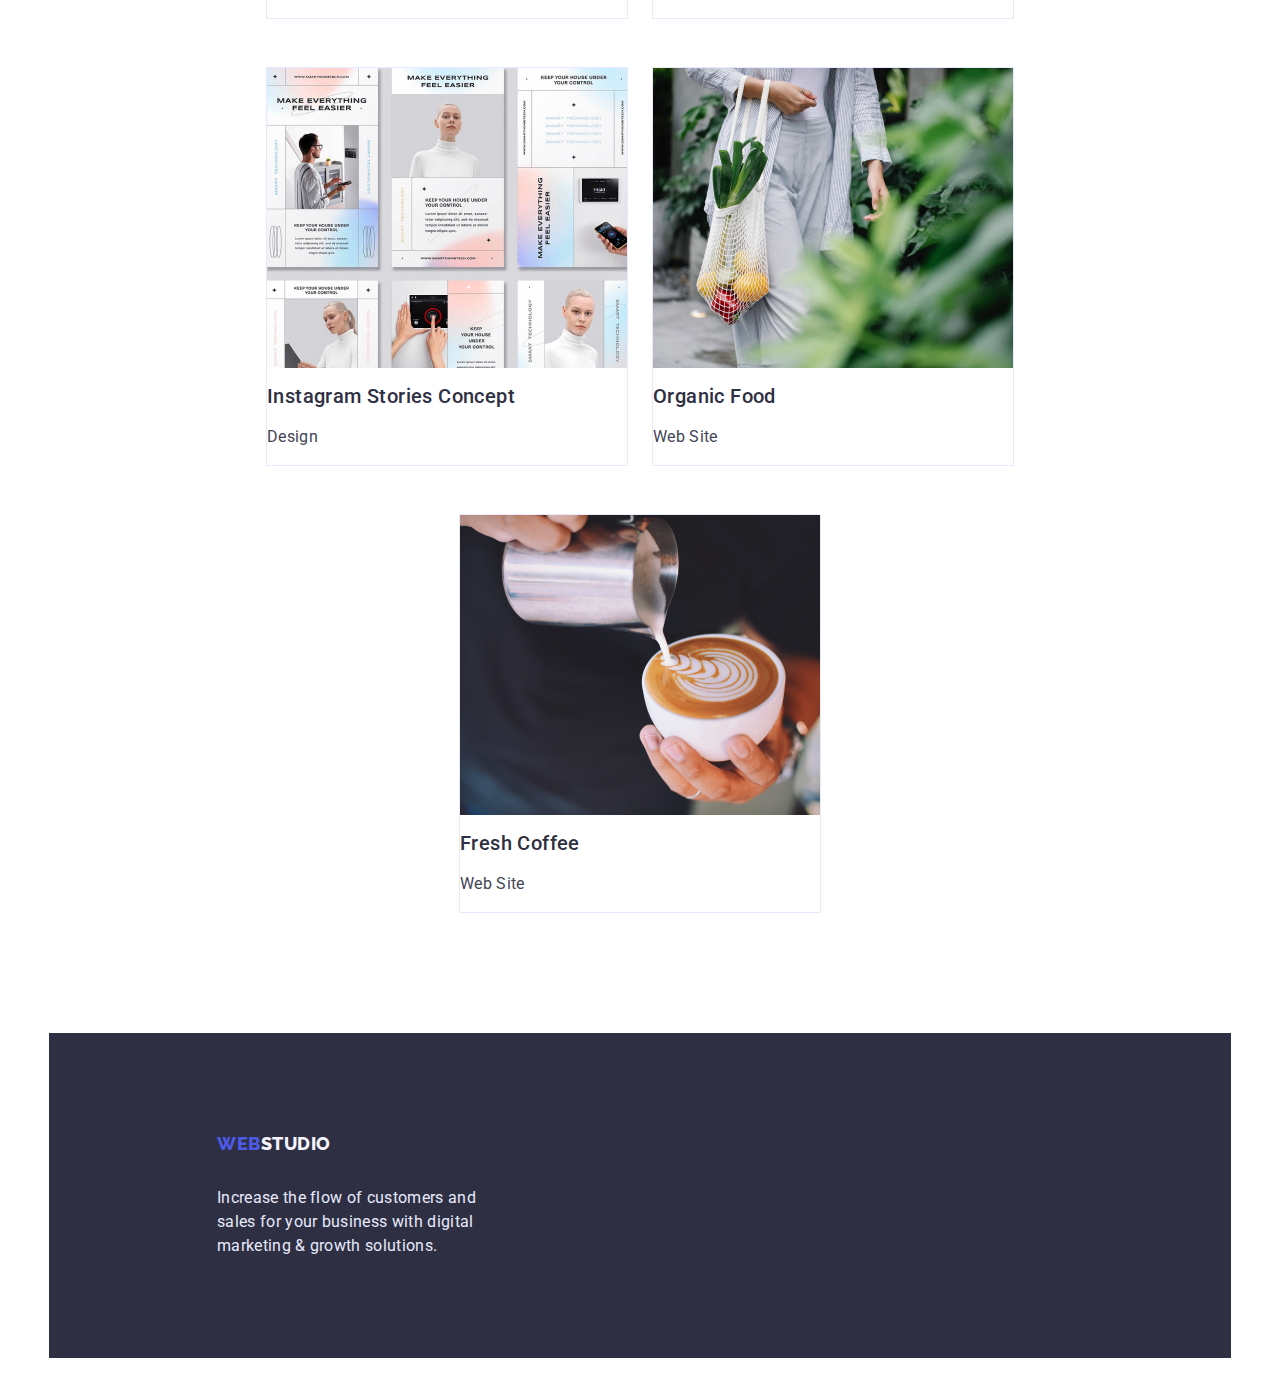
==== commit a4bd8050: "home work 3" ====
--- a/portfolio.html
+++ b/portfolio.html
@@ -11,121 +11,156 @@
       href="https://fonts.googleapis.com/css2?family=Architects+Daughter&family=Montserrat:wght@500;700&family=Raleway:wght@800&family=Roboto:wght@400;500;700;900&display=swap"
       rel="stylesheet"
     />
+    <link
+      rel="stylesheet"
+      href="https://cdnjs.cloudflare.com/ajax/libs/modern-normalize/1.1.0/modern-normalize.min.css"
+      integrity="sha512-wpPYUAdjBVSE4KJnH1VR1HeZfpl1ub8YT/NKx4PuQ5NmX2tKuGu6U/JRp5y+Y8XG2tV+wKQpNHVUX03MfMFn9Q=="
+      crossorigin="anonymous"
+      referrerpolicy="no-referrer"
+    />
     <link rel="stylesheet" href="./css/styles.css" />
   </head>
   <body>
-  <header>
-    <nav class="header-nav">
-      <a class="link accent" href="./index.html">Web<span class="link logo">Studio</span></a>
-      <ul class="header-list list">
-        <li class="header-list link">
-          <a class="header-link link" href="./index.html">Studio</a>
-        </li>
-        <li class="header-list link">
-          <a class="header-link link" href="./portfolio.html">Portfolio</a>
-        </li>
-        <li class="header-list link">
-          <a class="header-link link" href="">Contacts</a>
-        </li>
-      </ul>
-    </nav>
-    <address class="address">
-      <ul class="address-list list">
-        <li class="address-item"><a class="address-link link" href="mailto:info@devstudio.com">info@devstudio.com</a></li>
-        <li class="address-item"><a class="address-link link" href="tel:+110001111111">+11 (000) 111-11-11</a></li>
-      </ul>
-    </address>
-  </header>
+    <!-- Шапка -->
+    <header class="header">
+      <div class="container header-container">
+        <nav class="header-nav">
+          <a class="link accent" href="./index.html">Web<span class="link logo">Studio</span></a>
+          <ul class="header-list list">
+            <li class="header-list link">
+              <a class="header-link link" href="./index.html">Studio</a>
+            </li>
+            <li class="header-list link">
+              <a class="header-link link" href="./portfolio.html">Portfolio</a>
+            </li>
+            <li class="header-list link">
+              <a class="header-link link" href="">Contacts</a>
+            </li>
+          </ul>
+        </nav>
+    
+        <address class="address">
+          <ul class="address-list list">
+            <li class="address-item"><a class="address-link link" href="mailto:info@devstudio.com">info@devstudio.com</a>
+            </li>
+            <li class="address-item"><a class="address-link link" href="tel:+110001111111">+11 (000) 111-11-11</a></li>
+          </ul>
+        </address>
+      </div>
+    </header>
 
-  <!--Main content  -->  
-  <main>
-        <section>
-          <h1 hidden>new</h1>
-          <ul class="link list">
-            <li><button type="button" class="button">All</button></li>
-            <li><button type="button" class="button">Web Site</button></li>
-            <li><button type="button" class="button">App</button></li>
-            <li><button type="button" class="button">Design</button></li>
-            <li><button type="button" class="button">Marketing</button></li>
-          </ul>
+    <!--Main content  -->
+    <main>
+      <section>
         
+        <h1 hidden>new</h1>
+        <ul class="link list container-portfolio">
+          <li><button type="button" class="button">All</button></li>
+          <li><button type="button" class="button">Web Site</button></li>
+          <li><button type="button" class="button">App</button></li>
+          <li><button type="button" class="button">Design</button></li>
+          <li><button type="button" class="button">Marketing</button></li>
+        </ul>
+
         <ul class="offers list">
-          <li class="offers-item link"><a class="link" href="">
-            <img src="./images/banking_app.jpg" alt="banking app" width="360" />
-            <h2 class="offers-title">Banking App Interface Concept</h2>
-            <p class="offers-link">App</p>
+          <li class="offers-item link">
+            <a class="link" href="">
+              <img
+                src="./images/banking_app.jpg"
+                alt="banking app"
+                width="360"
+              />
+              <h2 class="offers-title">Banking App Interface Concept</h2>
+              <p class="offers-link">App</p>
             </a>
           </li>
-          <li class="offers-item link"><a class="link" href=""> 
-            <img
-              src="./images/cashless.jpg"
-              alt="Cashless Payment"
-              width="360"/>
-            <h2 class="offers-title">Cashless Payment</h2>
-            <p class="offers-link">Marketing</p>
+          <li class="offers-item link">
+            <a class="link" href="">
+              <img
+                src="./images/cashless.jpg"
+                alt="Cashless Payment"
+                width="360"
+              />
+              <h2 class="offers-title">Cashless Payment</h2>
+              <p class="offers-link">Marketing</p>
             </a>
           </li>
-          <li class="offers-item link"><a class="link" href="">
-            <img
-              src="./images/meditation_app.jpg"
-              alt="Meditaion App"
-              width="360"/>
-            <h2 class="offers-title">Meditation App</h2>
-            <p class="offers-link">App</p></a>
+          <li class="offers-item link">
+            <a class="link" href="">
+              <img
+                src="./images/meditation_app.jpg"
+                alt="Meditaion App"
+                width="360"
+              />
+              <h2 class="offers-title">Meditation App</h2>
+              <p class="offers-link">App</p></a
+            >
           </li>
-          <li class="offers-item link"><a class="link" href="">
-            <img src="./images/taxi.jpg" alt="Taxi Service" width="360" />
-            <h2 class="offers-title">Taxi Service</h2>
-            <p class="offers-link">Marketing</p>
+          <li class="offers-item link">
+            <a class="link" href="">
+              <img src="./images/taxi.jpg" alt="Taxi Service" width="360" />
+              <h2 class="offers-title">Taxi Service</h2>
+              <p class="offers-link">Marketing</p>
             </a>
           </li>
-          <li class="offers-item link"><a class="link" href="">
-            <img
-              src="./images/screen.jpg"
-              alt="Screen Illustrations"
-              width="360"
-            />
-            <h2 class="offers-title">Screen Illustrations</h2>
-            <p class="offers-link">Design</p>
+          <li class="offers-item link">
+            <a class="link" href="">
+              <img
+                src="./images/screen.jpg"
+                alt="Screen Illustrations"
+                width="360"
+              />
+              <h2 class="offers-title">Screen Illustrations</h2>
+              <p class="offers-link">Design</p>
             </a>
           </li>
-          <li class="offers-item link"><a class="link" href="">
-            <img src="./images/online.jpg" alt="Online Courses" width="360" />
-            <h2 class="offers-title">Online Courses</h2>
-            <p class="offers-link">Marketing</p>
-            </a>
-          </li>   
-          <li class="products-item link"><a class="link" href="">
-            <img
-              src="./images/instagram.jpg"
-              alt="Instagram Stories Concept"
-              width="360"
-            />
-            <h2 class="offers-title">Instagram Stories Concept</h2>
-            <p class="offers-link">Design</p></a>
-          </li>
-          <li class="products-item link"><a class="link" href="">
-            <img src="./images/organic.jpg" alt="Organic Food" width="360" />
-            <h2 class="offers-title">Organic Food</h2>
-            <p class="offers-link">Web Site</p>
+          <li class="offers-item link">
+            <a class="link" href="">
+              <img src="./images/online.jpg" alt="Online Courses" width="360" />
+              <h2 class="offers-title">Online Courses</h2>
+              <p class="offers-link">Marketing</p>
             </a>
           </li>
-          <li class="products-item link"><a class="link" href="">
-            <img src="./images/fresh.jpg" alt="Fresh Coffee" width="360" />
-            <h2 class="offers-title">Fresh Coffee</h2>
-            <p class="offers-link">Web Site</p>
+          <li class="products-item link">
+            <a class="link" href="">
+              <img
+                src="./images/instagram.jpg"
+                alt="Instagram Stories Concept"
+                width="360"
+              />
+              <h2 class="offers-title">Instagram Stories Concept</h2>
+              <p class="offers-link">Design</p></a
+            >
+          </li>
+          <li class="products-item link">
+            <a class="link" href="">
+              <img src="./images/organic.jpg" alt="Organic Food" width="360" />
+              <h2 class="offers-title">Organic Food</h2>
+              <p class="offers-link">Web Site</p>
+            </a>
+          </li>
+          <li class="products-item link">
+            <a class="link" href="">
+              <img src="./images/fresh.jpg" alt="Fresh Coffee" width="360" />
+              <h2 class="offers-title">Fresh Coffee</h2>
+              <p class="offers-link">Web Site</p>
             </a>
           </li>
         </ul>
-        </section>
-        </main>
+      </section>
+    </main>
 
-    <footer class="footer">
-      <a href="./portfolio.html" class="footer-logo link">Web<span class="web-logo link">Studio</span></a>
+    <footer>
+      <div class="container footer">
+      <a href="./portfolio.html" class="footer-logo link"
+        >Web<span class="web-logo link">Studio</span></a
+      >
       <p class="footer-text">
         Increase the flow of customers and sales for your business with digital
         marketing & growth solutions.
       </p>
+      </div>
     </footer>
+    </div>
   </body>
 </html>
--- a/css/styles.css
+++ b/css/styles.css
@@ -1,340 +1,486 @@
-
-:root{
-    --primary-text-color:#2E2F42;
-    --title-text-color:#434455;
-    --accent-color:#4d5ae5;
-    --accent-color-hero:#FFFFFF;
-    --footer-text-color:#E7E9FC;
-    --footer-logo-text:#F4F4FD;
-
-
-}
-body{
-    font-family: 'Roboto' , sans-serif;
-    background:#FFFFFF;
-    font-style: normal;
-    font-weight: 400;
-    color: var(--title-text-color);
-}
-
-
-.header-nav{
-}
-
-.accent{
-    font-family: "Raleway" , sans-serif;
-    color: var(--accent-color);
-    font-weight: 800;
-    font-size: 18px;
-    line-height: 1.17;
-    letter-spacing: 0.03em;
-    text-transform: uppercase;
-
-
-}
-
-.list{
-    list-style: none;
-}
-
-.logo{
-    font-family: "Raleway", sans-serif;
-    font-weight: 800;
-    font-size: 18px;
-    line-height: 1.17;
-    letter-spacing: 0.03em;
-    text-transform: uppercase;
-    color: var(--primary-text-color);
-}
-
-.header-list{
-
-}
-
-.header-item{
-
+/* 
+html{
+    box-sizing: border-box;
+}
+/*  */
+*,
+*::before,
+*::after {
+  box-sizing: inherit;
+}
+*/ p,
+h1,
+h2,
+h3,
+h4,
+h6 {
+  margin: 0;
+}
+ul {
+  padding-left: 0;
+  margin: 0;
+}
+:root {
+  --primary-text-color: #2e2f42;
+  --title-text-color: #434455;
+  --accent-color: #4d5ae5;
+  --accent-color-hero: #ffffff;
+  --footer-text-color: #e7e9fc;
+  --footer-logo-text: #f4f4fd;
+  --button-color-hover: #404bbf;
+}
+body {
+  font-family: "Roboto", sans-serif;
+  background: #ffffff;
+  font-style: normal;
+  font-weight: 400;
+  color: var(--title-text-color);
+}
+
+.container {
+  width: 1158px;
+  padding-left: 12px;
+  padding-right: 12px;
+  margin: 0 auto;
+}
+
+.header-container {
+  display: flex;
+  align-items: center;
+  height: 72px;
+  border-bottom: 1px solid #e7e9fc;
+}
+
+img {
+  display: block;
+}
+
+.header {
+  padding-top: 24px;
+}
+.header-nav {
+  display: flex;
+  align-items: center;
+  justify-content: space-between;
+  padding-bottom: 24px;
+  padding-top: 24px;
+  height: 72px;
+  margin-right: auto;
+}
+
+.header-list {
+  display: flex;
+  align-items: center;
+  gap: 40px;
+}
+
+.accent {
+  font-family: "Raleway", sans-serif;
+  color: var(--accent-color);
+  font-weight: 800;
+  font-size: 18px;
+  line-height: 1.17;
+  letter-spacing: 0.03em;
+  text-transform: uppercase;
+  padding-left: 72px;
+  padding-right: 76px;
+}
+
+.list {
+  list-style: none;
+}
+
+.logo {
+  font-family: "Raleway", sans-serif;
+  font-weight: 800;
+  font-size: 18px;
+  line-height: 1.17;
+  letter-spacing: 0.03em;
+  text-transform: uppercase;
+  color: var(--primary-text-color);
+}
+
+.header-list {
+}
+
+.header-item {
 }
 /* header A */
-.header-link{
-    color: var(--primary-text-color);
-    font-size: 16px;
-    line-height: 1.5;
-    letter-spacing: 0.02em;
-    text-decoration: none;
-    font-weight: 500;
+.header-link {
+  color: var(--primary-text-color);
+  font-size: 16px;
+  line-height: 1.5;
+  letter-spacing: 0.02em;
+  text-decoration: none;
+  font-weight: 500;
 }
 .header-link:hover,
 .header-link:active,
-.header-link:focus{
-    color: #404BBF;
-}
-
-
-.address{
-    font-style: normal
-
-}
-
-.address-item{
-
+.header-link:focus {
+  color: #404bbf;
+}
+
+.address {
+  font-style: normal;
+}
+.address-list {
+  display: flex;
+  justify-content: space-between;
+  gap: 40px;
+  padding-right: 72px;
+}
+
+.address-item {
 }
 
 /* address A */
-.address-link{
-   color:var(--title-text-color);
-    font-size: 16px;
-    line-height: 1.5;
-    letter-spacing: 0.02em;
-    letter-spacing: 0.02em;
-    text-decoration: none;
+.address-link {
+  color: var(--title-text-color);
+  font-size: 16px;
+  line-height: 1.5;
+  letter-spacing: 0.02em;
+  letter-spacing: 0.02em;
+  text-decoration: none;
+  gap: 40px;
 }
 
 .address-link:hover,
-.address-link:active, 
-.address-link:focus{
-    color: #404BBF;
-}
-
+.address-link:active,
+.address-link:focus {
+  color: #404bbf;
+}
 
 /* HERO */
+.hero-section {
+  padding-top: 0;
+  padding-bottom: 0;
+}
 .hero {
-    background: #2E2F42;   
+  background: #2e2f42;
+  max-width: 1440px;
+  max-height: 600px;
+  margin: 0 auto;
+  padding-bottom: 94px;
 }
 
 .hero-title {
-    color: var(--accent-color-hero);
-    font-weight: 700;
-    font-size: 56px;
-    line-height: 1.07;
-    text-align: center;
-    letter-spacing: 0.02em;
+  color: var(--accent-color-hero);
+  font-weight: 700;
+  font-size: 56px;
+  line-height: 1.07;
+  text-align: center;
+  letter-spacing: 0.02em;
+  padding-top: 94px;
+  padding-bottom: 48px;
+  margin: 0;
+}
+button {
+  cursor: pointer;
+  display: block;
+  margin: 0 auto;
 }
 
 .hero-button {
-    color: var(--accent-color-hero);
-    background-color: var(--accent-color);
-    box-shadow: 0px 4px 4px rgba(0, 0, 0, 0.15);
-    border-radius: 4px;
-    cursor: pointer;
-    font-family: "Roboto", sans-serif;
-    font-weight: 500;
-    font-size: 16px;
-    line-height: 1.5;
-    letter-spacing: 0.04em;
+  color: var(--accent-color-hero);
+  background-color: var(--accent-color);
+  box-shadow: 0px 4px 4px rgba(0, 0, 0, 0.15);
+  border-radius: 4px;
+  cursor: pointer;
+  font-family: "Roboto", sans-serif;
+  font-weight: 500;
+  font-size: 16px;
+  line-height: 1.5;
+  letter-spacing: 0.04em;
+  min-width: 105px;
+  min-height: 24px;
 }
 .hero-button:active,
 .hero-button:hover,
-.hero-button:focus
-{
-    color: var(--accent-color-hero);
-    background: #404BBF;
-    box-shadow: 0px 4px 4px rgba(0, 0, 0, 0.15);
-    border-radius: 4px;
-    cursor: pointer;
-    font-family: "Roboto", sans-serif;
-    font-weight: 500;
-    font-size: 16px;
-    line-height: 1.5;
-    letter-spacing: 0.04em
-}
-    
+.hero-button:focus {
+  color: var(--accent-color-hero);
+  background-color: var(--button-color-hover);
+  box-shadow: 0px 4px 4px rgba(0, 0, 0, 0.15);
+  border-radius: 4px;
+  cursor: pointer;
+  font-family: "Roboto", sans-serif;
+  font-weight: 500;
+  font-size: 16px;
+  line-height: 1.5;
+  letter-spacing: 0.04em;
+  min-width: 105px;
+  min-height: 24px;
+}
+
 /* Section */
 
-.none{
-    font-size: 0;
-}
-.title-section{
-    color: var(--primary-text-color);
-    font-weight: 500;
-    font-size: 20px;
-    line-height: 1.2;
-    letter-spacing: 0.02em;
-}
-
-.section-list{
-    font-size: 16px;
-    line-height: 1.5;
-    letter-spacing: 0.02em;
-    color: var(--title-text-color);
+.none {
+  font-size: 0;
+}
+.container-list {
+  display: flex;
+  padding-left: 156px;
+  padding-right: 156px;
+  gap: 24px;
+}
+.list-section {
+  margin-top: 148px;
+}
+.title-section {
+  color: var(--primary-text-color);
+  font-weight: 500;
+  font-size: 20px;
+  line-height: 1.2;
+  letter-spacing: 0.02em;
+  padding-bottom: 8px;
+  margin: 0 auto;
+}
+
+.section-list {
+  font-size: 16px;
+  line-height: 1.5;
+  letter-spacing: 0.02em;
+  color: var(--title-text-color);
+  margin: 0 auto;
 }
 
 /* work */
 
-.work-title{
-    color: var(--primary-text-color);
-    font-weight: 700;
-    font-size: 36px;
-    line-height: 1.11;
-    text-align: center;
-    letter-spacing: 0.02em;
-    text-transform: capitalize;
-}
-
+.work-section {
+  margin-top: 120px;
+}
+.work-title {
+  color: var(--primary-text-color);
+  font-weight: 700;
+  font-size: 36px;
+  line-height: 1.11;
+  text-align: center;
+  letter-spacing: 0.02em;
+  text-transform: capitalize;
+  margin: 0 auto;
+  padding-bottom: 72px;
+}
 
 .about-list {
-    list-style: none;
+  list-style: none;
+  display: flex;
+  padding-left: 156px;
+  padding-right: 156px;
+  justify-content: center;
+  gap: 24px;
+  padding-bottom: 120px;
 }
 
 .about-item {
-    box-sizing: border-box;
-    width: 360px;
-    height: 300px;
-    background: linear-gradient(0deg, rgba(77, 90, 229, 0.1), rgba(77, 90, 229, 0.1)), url(2368);
-    background-blend-mode: soft-light, normal;
-    border: 1px solid #E7E9FC;
+  box-sizing: border-box;
+  max-width: 360px;
+  max-height: 300px;
+  background: linear-gradient(
+      0deg,
+      rgba(77, 90, 229, 0.1),
+      rgba(77, 90, 229, 0.1)
+    ),
+    url(2368);
+  background-blend-mode: soft-light, normal;
+  border: 1px solid #e7e9fc;
 }
 
 /* our team */
 
-.team-section{
-    background: #F4F4FD;
+.team-section {
+  background: #f4f4fd;
+  padding-bottom: 120px;
+  
 }
 
 .team-title {
-    font-weight: 700;
-    font-size: 36px;
-    line-height: 1.11;
-    text-align: center;
-    letter-spacing: 0.02em;
-    text-transform: capitalize;
-    color: var(--primary-text-color);
+  font-weight: 700;
+  font-size: 36px;
+  line-height: 1.11;
+  text-align: center;
+  letter-spacing: 0.02em;
+  text-transform: capitalize;
+  color: var(--primary-text-color);
+  margin: 0 auto;
+  padding-top: 120px;
+  padding-bottom: 72px;
 }
 
 .team-list {
+  display: flex;
+  gap: 24px;
+  padding-bottom: 32px;
+  justify-content: center;
 }
 
 .team-item {
-    list-style: none;    
+  list-style: none;
 }
 
 .name-title {
-    font-weight: 500;
-    font-size: 20px;
-    line-height: 1.2;
-    text-align: center;
-    letter-spacing: 0.02em;
-    color: var(--primary-text-color);
-    background: #FFFFFF;
+  font-weight: 500;
+  font-size: 20px;
+  line-height: 1.2;
+  text-align: center;
+  letter-spacing: 0.02em;
+  color: var(--primary-text-color);
+  background: #ffffff;
+  margin: 0 auto;
+  padding-top: 32px;
+  padding-bottom: 8px;
 }
 
 .team-text {
-font-size: 16px;
-line-height: 1.5;
-text-align: center;
-letter-spacing: 0.02em;
-color: var(--title-text-color);
-background: #FFFFFF;
-}
-
-.foto-list{
-    background: #FFFFFF;
-    box-shadow: 0px 1px 6px rgba(46, 47, 66, 0.08), 0px 1px 1px rgba(46, 47, 66, 0.16), 0px 2px 1px rgba(46, 47, 66, 0.08);
-    border-radius: 0px 0px 4px 4px;
+  font-size: 16px;
+  line-height: 1.5;
+  text-align: center;
+  letter-spacing: 0.02em;
+  color: var(--title-text-color);
+  background: #ffffff;
+  margin: 0 auto;
+  box-shadow: 0px 1px 6px rgba(46, 47, 66, 0.08),
+    0px 1px 1px rgba(46, 47, 66, 0.16), 0px 2px 1px rgba(46, 47, 66, 0.08);
+  border-radius: 0px 0px 4px 4px;
+  padding-bottom: 32px;
+}
+
+.foto-list {
+  background: #ffffff;
+  box-shadow: 0px 1px 6px rgba(46, 47, 66, 0.08),
+    0px 1px 1px rgba(46, 47, 66, 0.16), 0px 2px 1px rgba(46, 47, 66, 0.08);
+  border-radius: 0px 0px 4px 4px;
 }
 
 /* Footer */
 
-.footer{
-background: #2E2F42;
+.footer {
+  background: #2e2f42;
 }
 
 .footer-logo {
-    font-family: 'Raleway' , sans-serif;
-    font-style: normal;
-    font-weight: 800;
-    font-size: 18px;
-    line-height: 1.17;
-    display: flex;
-    align-items: center;
-    letter-spacing: 0.03em;
-    text-transform: uppercase;
-    text-decoration: none;
-    color: var(--accent-color);
+  font-family: "Raleway", sans-serif;
+  font-style: normal;
+  font-weight: 800;
+  font-size: 18px;
+  line-height: 1.17;
+  display: flex;
+  align-items: center;
+  letter-spacing: 0.03em;
+  text-transform: uppercase;
+  text-decoration: none;
+  color: var(--accent-color);
+  padding-left: 156px;
+  padding-top: 100px;
+  padding-bottom: 16px;
 }
 
 .web-logo {
-    color: var(--footer-logo-text);
-    font-family: 'Raleway' , sans-serif;
-    font-weight: 800;
-    font-size: 18px;
-    line-height: 1.17;
-    text-transform: uppercase;
-}
-.footer-text{
-color: var(--footer-text-color);
-font-size: 16px;
-line-height: 1.5;
-letter-spacing: 0.02em;
-border: 1px solid #000000;
+  color: var(--footer-logo-text);
+  font-family: "Raleway", sans-serif;
+  font-weight: 800;
+  font-size: 18px;
+  line-height: 1.17;
+  text-transform: uppercase;
+}
+.footer-text {
+  color: var(--footer-text-color);
+  font-size: 16px;
+  line-height: 1.5;
+  letter-spacing: 0.02em;
+  padding-left: 156px;
+  padding-bottom: 100px;
+  padding-right: 1020px;
+  width: 264px;
+  height: 72px;
 }
 
 /* Portfolio list */
-.button{
-    width: 116px;
-    height: 48px;
-    background: #F4F4FD;
-    border: 1px solid #E7E9FC;
-    border-radius: 4px;
-    color: var(--accent-color);
-    font-family: "Roboto", sans-serif;
-    font-weight: 500;
-    font-size: 16px;
-    line-height: 1.5;
-    letter-spacing: 0.04em;
-    color: var(--accent-color);
-    cursor: pointer;
-
-}
-
-.button:hover{
-    color: var(--accent-color-hero);
-    background: #404BBF;
-    box-shadow: 0px 3px 1px rgba(0, 0, 0, 0.1), 0px 2px 1px rgba(0, 0, 0, 0.08), 0px 2px 2px rgba(0, 0, 0, 0.12);
-    border-radius: 4px;
-}
-.button:focus{
-    color: var(--accent-color-hero);
-    background: #404BBF;
-    box-shadow: 0px 3px 1px rgba(0, 0, 0, 0.1), 0px 2px 1px rgba(0, 0, 0, 0.08), 0px 2px 2px rgba(0, 0, 0, 0.12);
-    border-radius: 4px;
-}
-.button:active{
-    color: var(--accent-color-hero);
-    background: #404BBF;
-    box-shadow: 0px 3px 1px rgba(0, 0, 0, 0.1), 0px 2px 1px rgba(0, 0, 0, 0.08), 0px 2px 2px rgba(0, 0, 0, 0.12);
-    border-radius: 4px;
+.container-portfolio {
+  display: flex;
+  padding-left: 427px;
+  padding-right: 427px;
+  padding-top: 96px;
+  padding-bottom: 72px;
+  gap: 24px;
+  justify-content: center;
+}
+.button {
+  width: 116px;
+  height: 48px;
+  background: #f4f4fd;
+  border: 1px solid #e7e9fc;
+  border-radius: 4px;
+  color: var(--accent-color);
+  font-family: "Roboto", sans-serif;
+  font-weight: 500;
+  font-size: 16px;
+  line-height: 1.5;
+  letter-spacing: 0.04em;
+  color: var(--accent-color);
+  cursor: pointer;
+}
+
+.button:hover {
+  color: var(--accent-color-hero);
+  background: #404bbf;
+  box-shadow: 0px 3px 1px rgba(0, 0, 0, 0.1), 0px 2px 1px rgba(0, 0, 0, 0.08),
+    0px 2px 2px rgba(0, 0, 0, 0.12);
+  border-radius: 4px;
+}
+.button:focus {
+  color: var(--accent-color-hero);
+  background: #404bbf;
+  box-shadow: 0px 3px 1px rgba(0, 0, 0, 0.1), 0px 2px 1px rgba(0, 0, 0, 0.08),
+    0px 2px 2px rgba(0, 0, 0, 0.12);
+  border-radius: 4px;
+}
+.button:active {
+  color: var(--accent-color-hero);
+  background: #404bbf;
+  box-shadow: 0px 3px 1px rgba(0, 0, 0, 0.1), 0px 2px 1px rgba(0, 0, 0, 0.08),
+    0px 2px 2px rgba(0, 0, 0, 0.12);
+  border-radius: 4px;
 }
 /* Offers */
 
 .offers {
-list-style: none;
+  list-style: none;
+  display: flex;
+  flex-wrap: wrap;
+  gap: 48px 24px;
+  padding-left: 156px;
+  padding-right: 156px;
+  padding-bottom: 120px;
+  justify-content: center;
+  
 }
 .offers-item {
-    background: #FFFFFF;
-    border: 1px solid #E7E9FC;
+  background: #ffffff;
+  border: 1px solid #e7e9fc;
+  width: calc(100% - 90px) / 3);
 }
 
 .offers-title {
-    font-weight: 500;
-    font-size: 20px;
-    line-height: 1.2;
-    letter-spacing: 0.02em;
-    color: var(--primary-text-color);
-}
-.offers-link{
-    font-size: 16px;
-    line-height: 1.5;
-    letter-spacing: 0.02em;
-    color: var(--title-text-color);
+  font-weight: 500;
+  font-size: 20px;
+  line-height: 1.2;
+  letter-spacing: 0.02em;
+  color: var(--primary-text-color);
+  
+}
+.offers-link {
+  font-size: 16px;
+  line-height: 1.5;
+  letter-spacing: 0.02em;
+  color: var(--title-text-color);
 }
 /* products */
 .products {
-    list-style: none;
+  list-style: none;
 }
 .products-item {
-    background: #FFFFFF;
-    border: 1px solid #E7E9FC;
-}
-.link{
-    text-decoration: none;
-}
+  background: #ffffff;
+  border: 1px solid #e7e9fc;
+}
+.link {
+  text-decoration: none;
+}
